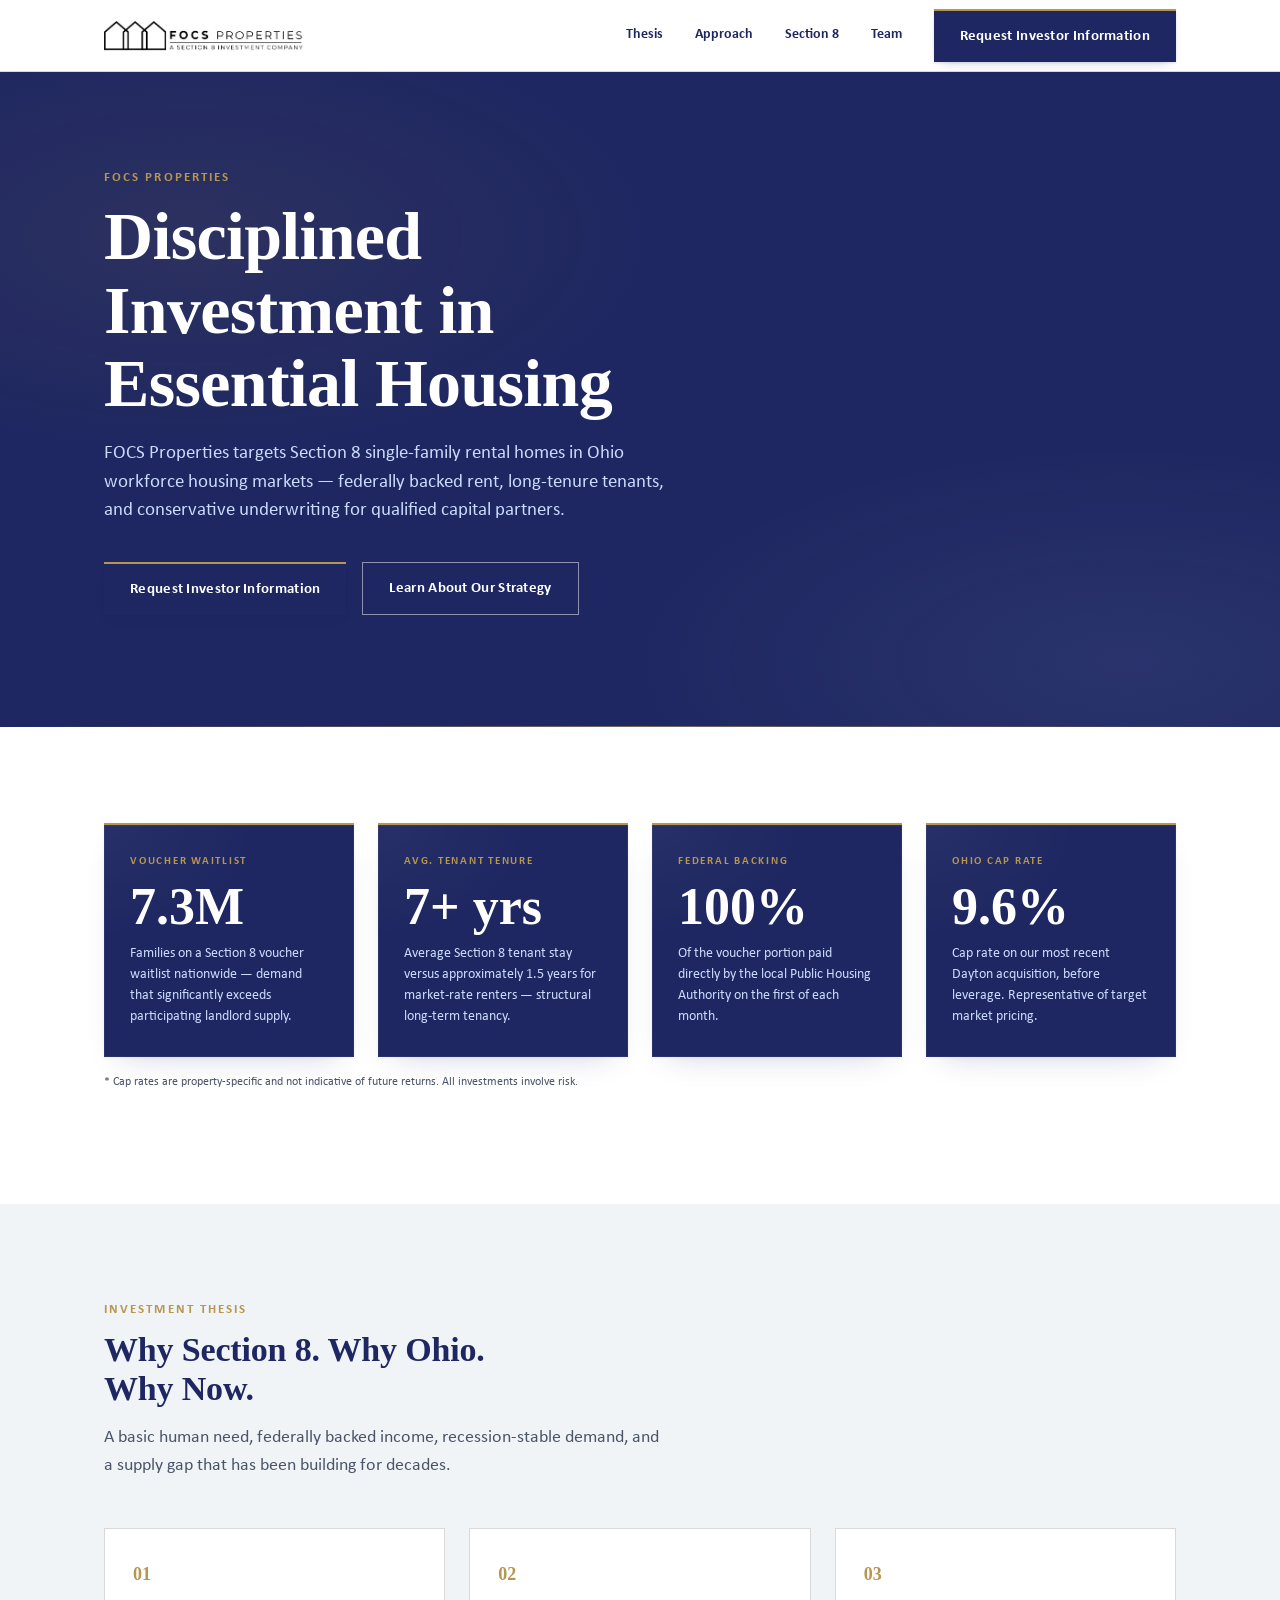
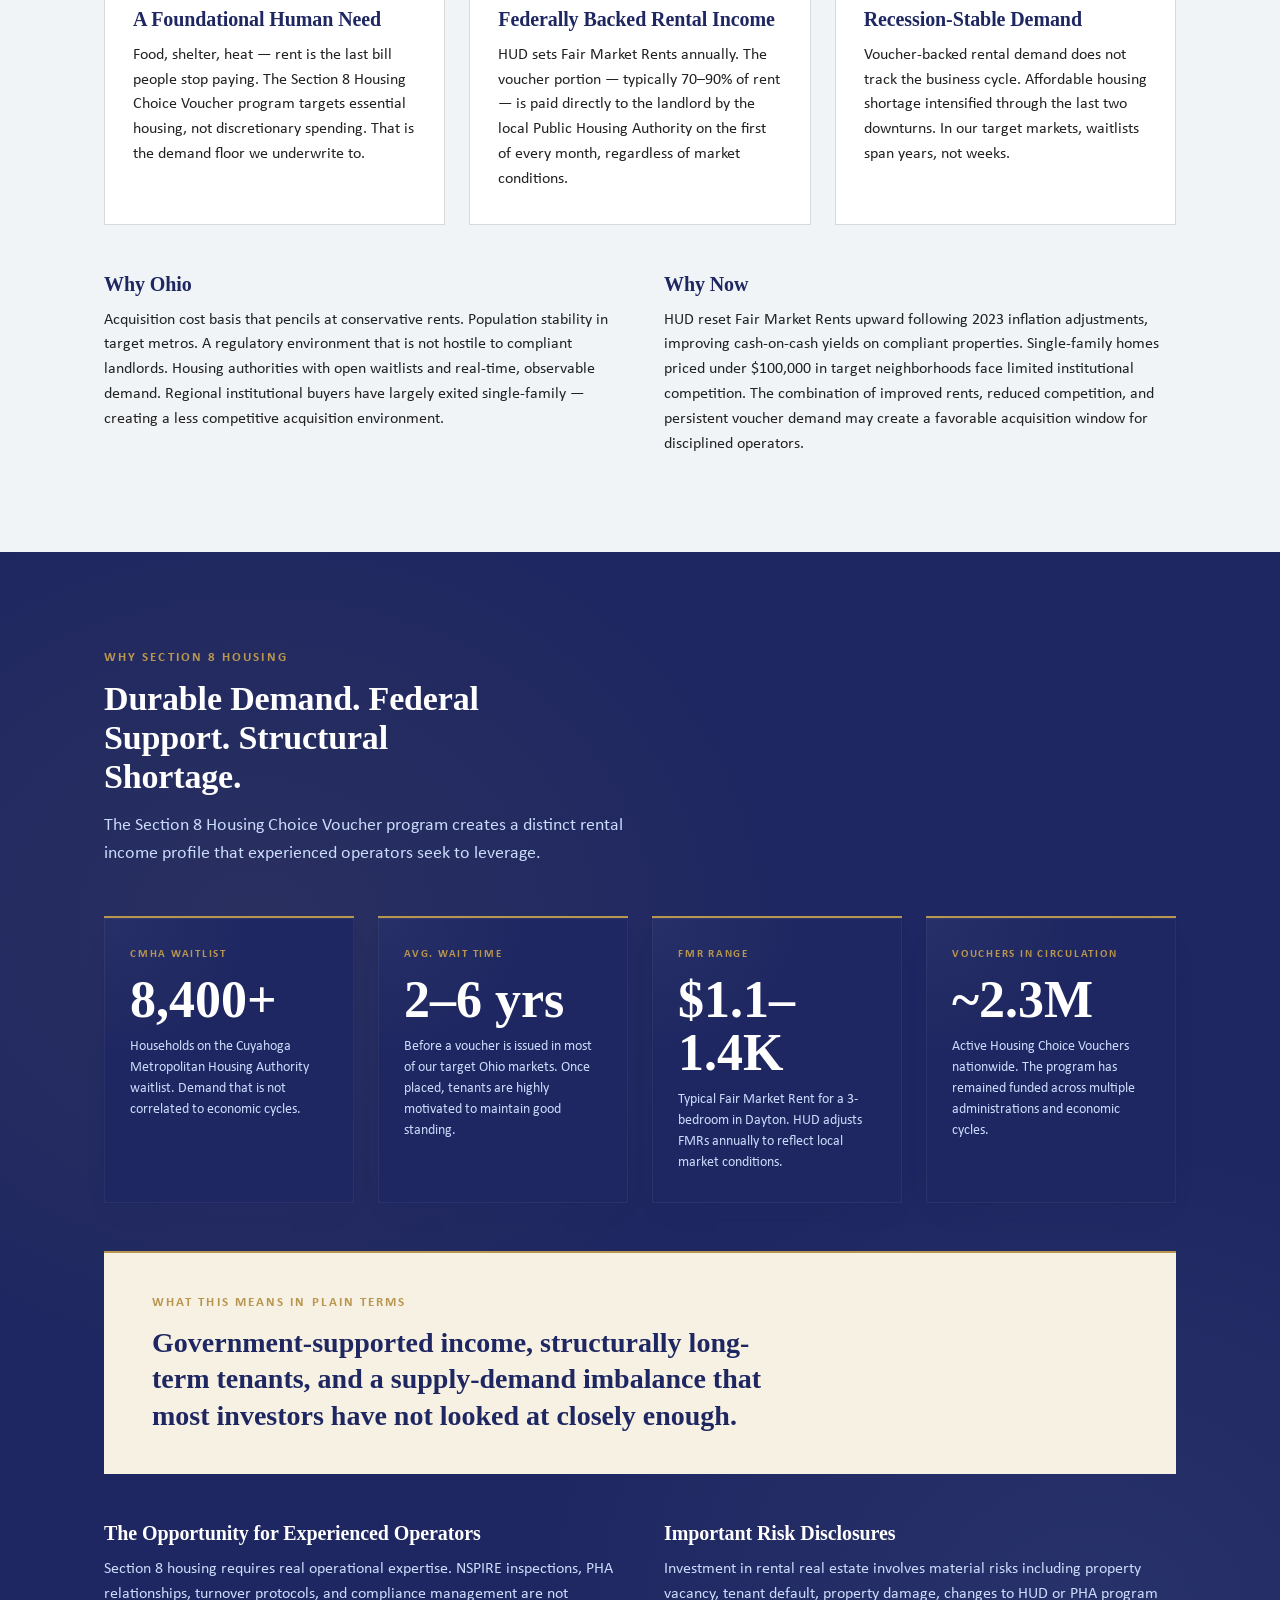
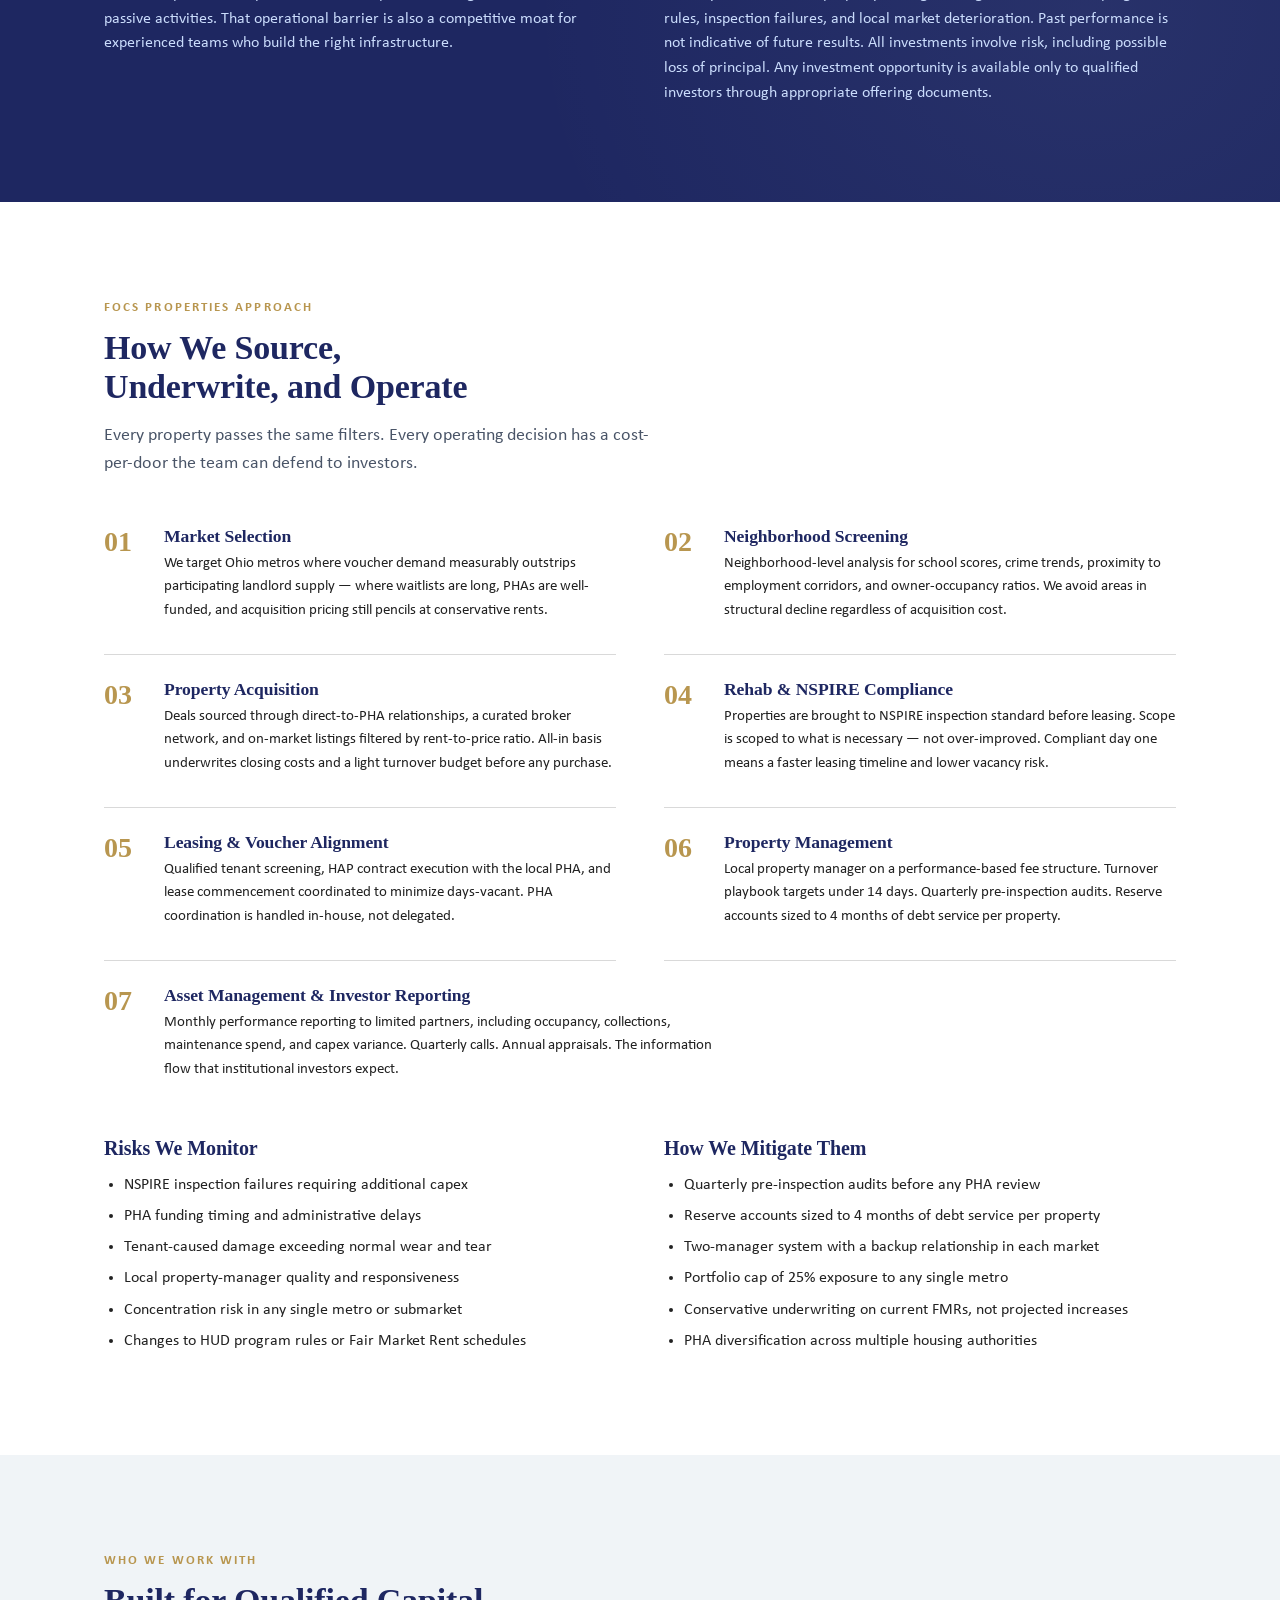
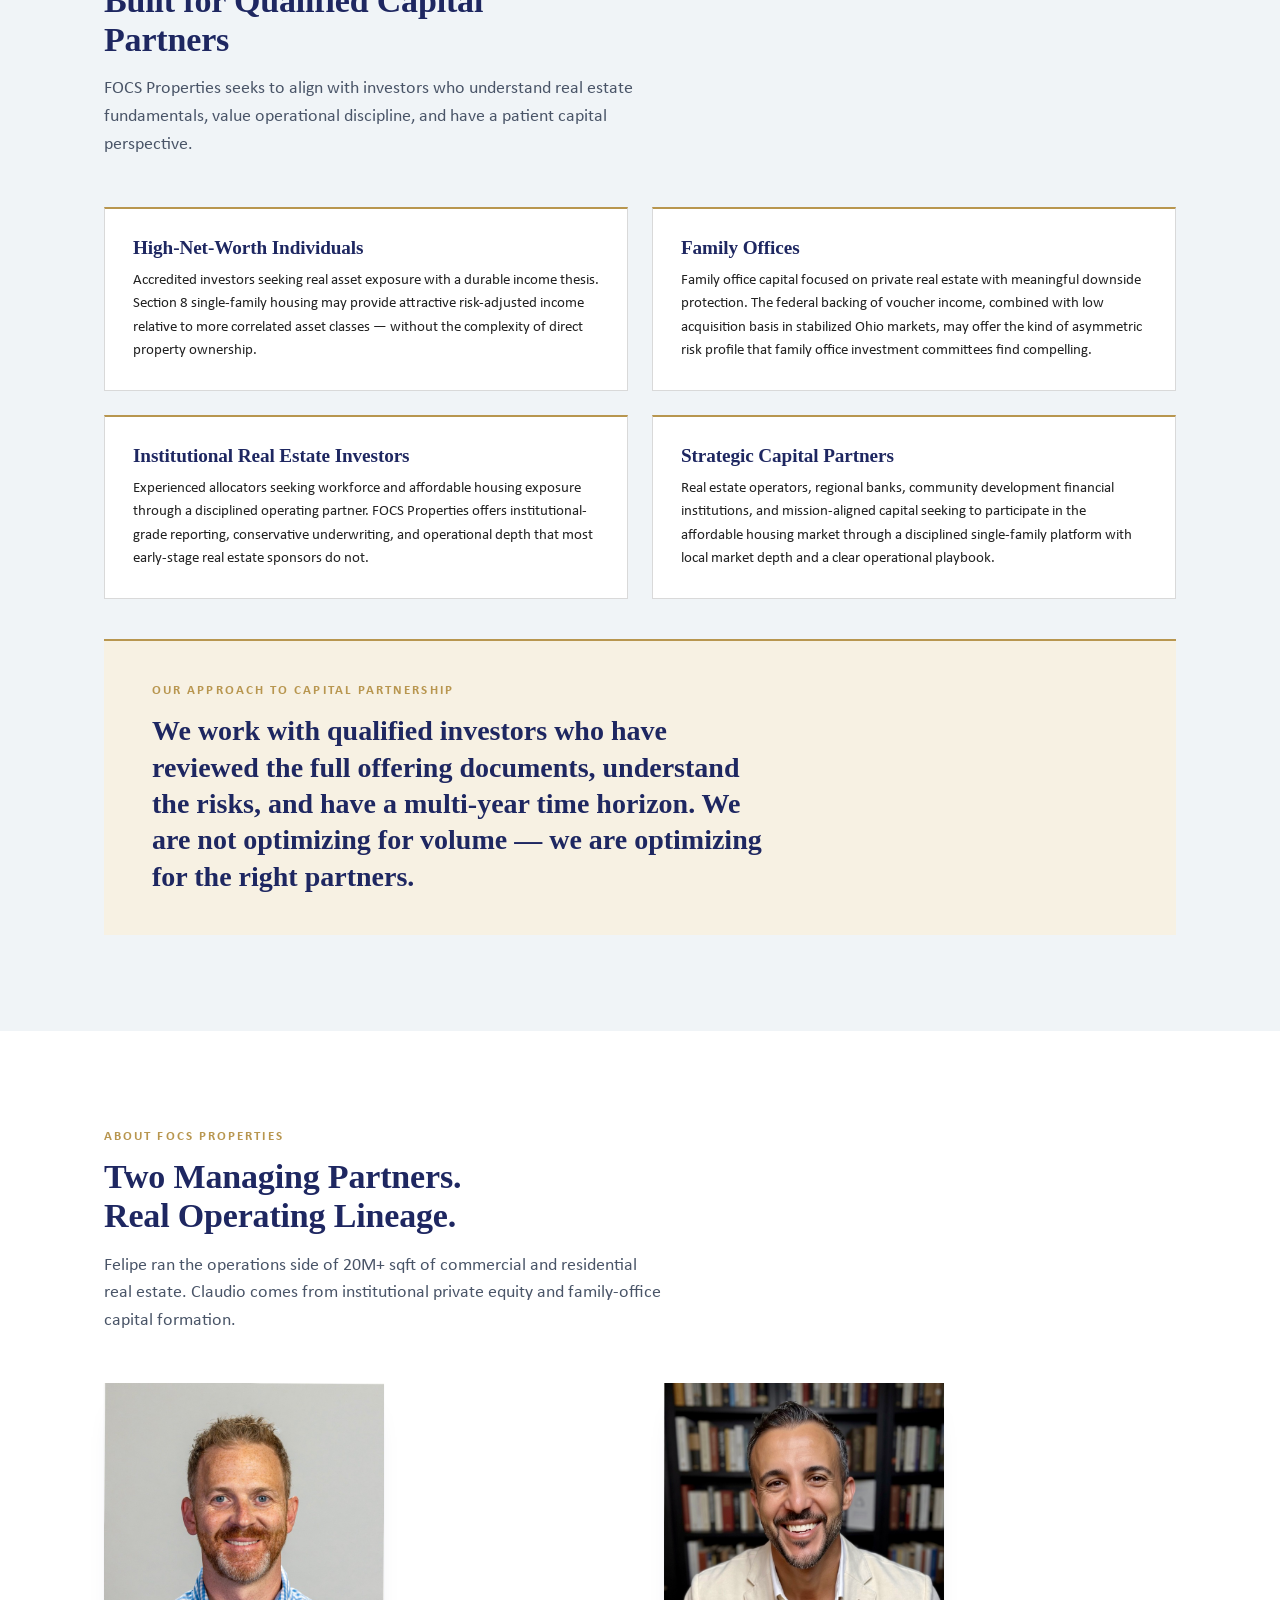
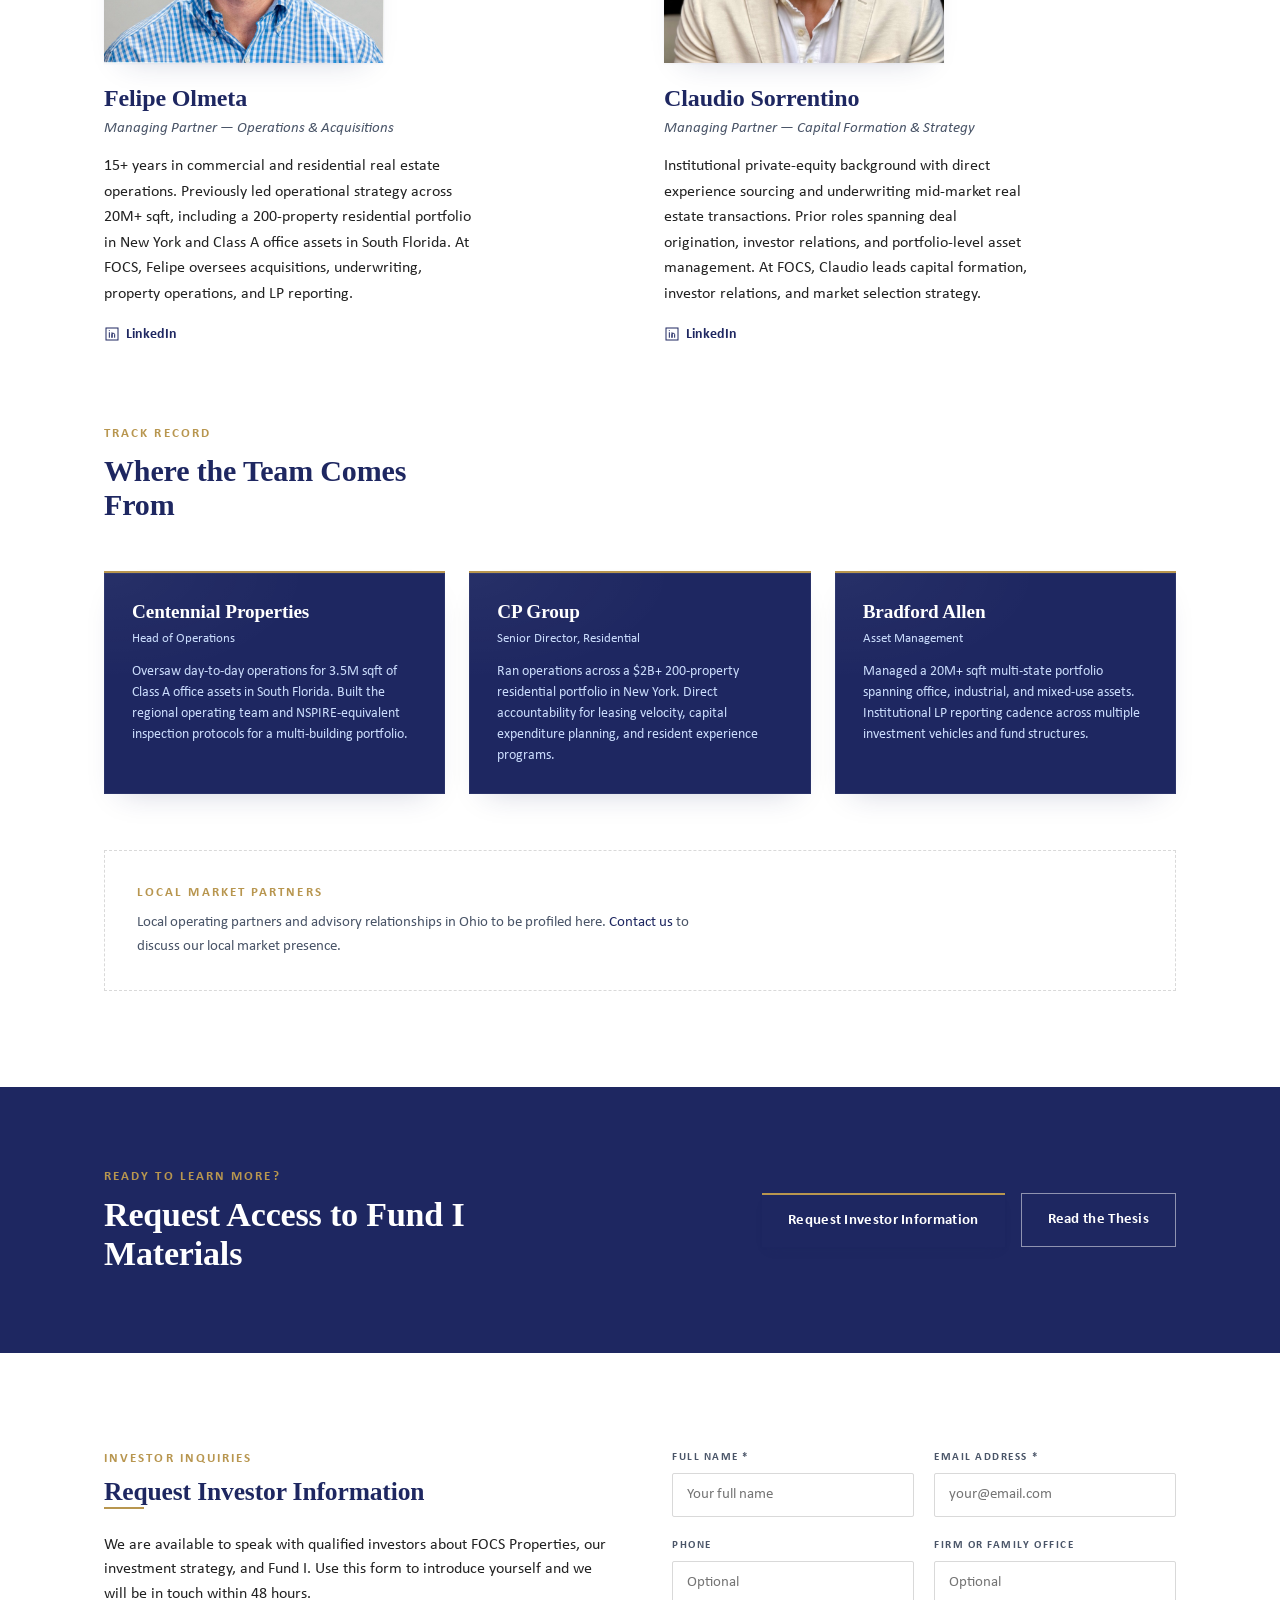
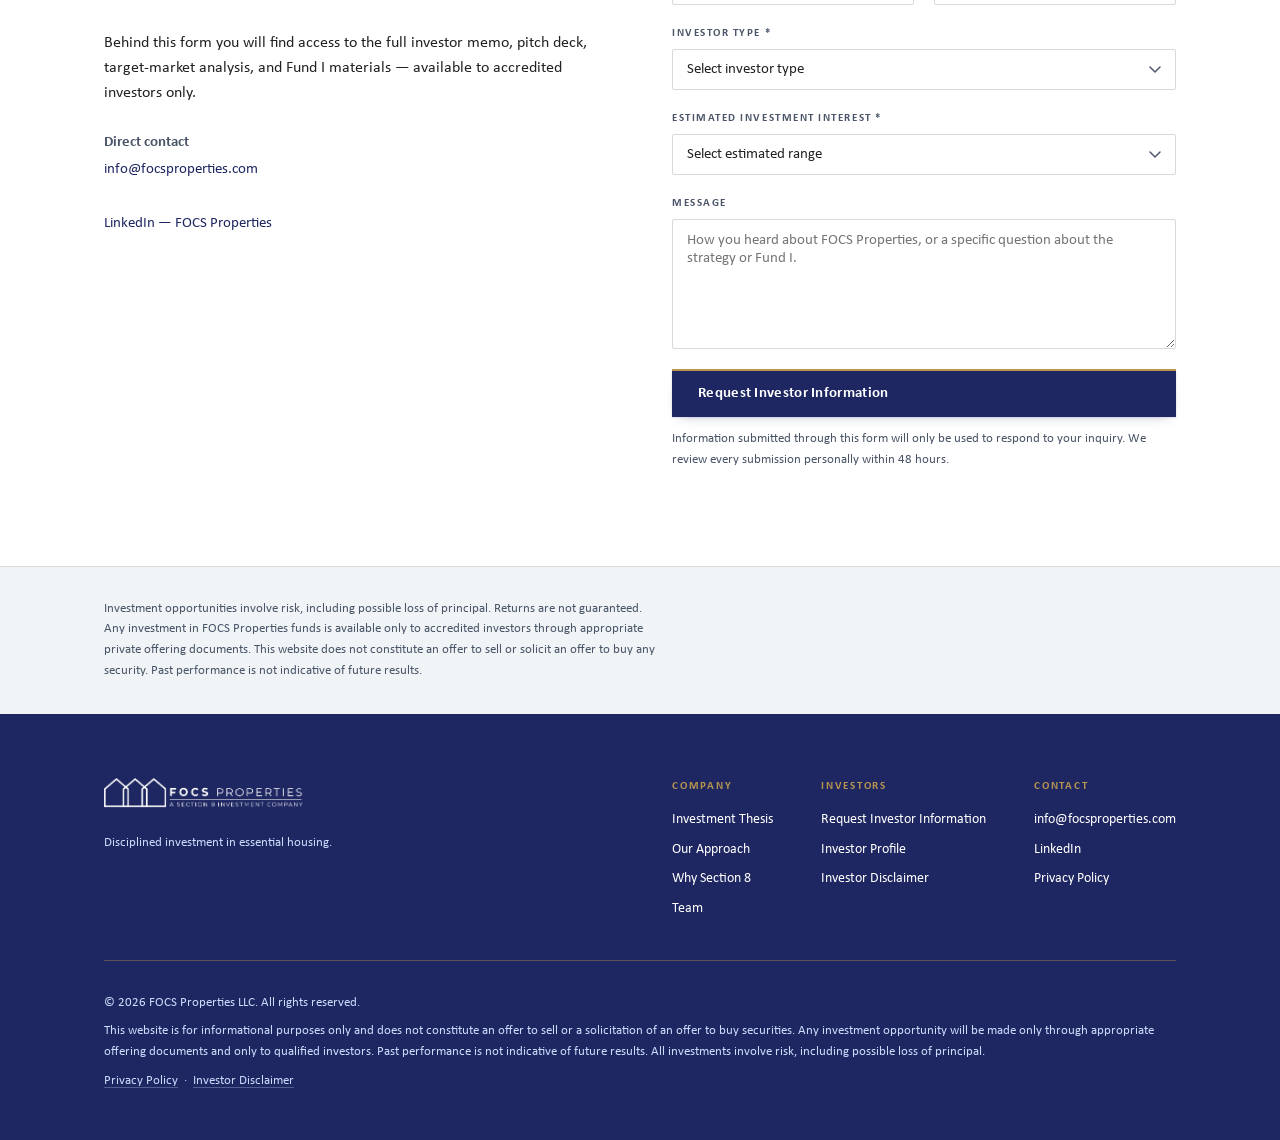
==== preview.html @ 3cda9764 "Initial website build" ====
<!DOCTYPE html>
<html lang="en">
<head>
  <meta charset="UTF-8">
  <meta name="viewport" content="width=device-width, initial-scale=1.0">

  <!-- Primary SEO -->
  <title>FOCS Properties — Section 8 Real Estate Investment Platform</title>
  <meta name="description" content="FOCS Properties is a disciplined real estate investment platform focused on Section 8 single-family rental housing in Ohio. Federally backed rent, long-term tenants, and conservative underwriting for qualified investors.">
  <meta name="keywords" content="Section 8 real estate investing, workforce housing investment, affordable housing investment, single-family rental investment, Cleveland Section 8 housing, family office real estate, voucher-backed rental housing">
  <link rel="canonical" href="https://www.focsproperties.com/">

  <!-- Open Graph -->
  <meta property="og:type" content="website">
  <meta property="og:url" content="https://www.focsproperties.com/">
  <meta property="og:title" content="FOCS Properties — Section 8 Real Estate Investment Platform">
  <meta property="og:description" content="Disciplined investment in essential housing. FOCS Properties targets Section 8 single-family rental homes with federal rent backing, long-term tenants, and conservative underwriting.">
  <meta property="og:image" content="https://www.focsproperties.com/assets/og-image.png">
  <meta property="og:site_name" content="FOCS Properties">

  <!-- Twitter / X Card -->
  <meta name="twitter:card" content="summary_large_image">
  <meta name="twitter:title" content="FOCS Properties — Section 8 Real Estate Investment">
  <meta name="twitter:description" content="Disciplined investment in essential housing. Section 8 single-family rentals in Ohio with federally backed rent and long-term tenant profiles.">
  <meta name="twitter:image" content="https://www.focsproperties.com/assets/og-image.png">

  <!-- Schema.org Organization -->
  <script type="application/ld+json">
  {
    "@context": "https://schema.org",
    "@type": "Organization",
    "name": "FOCS Properties",
    "url": "https://www.focsproperties.com",
    "description": "A real estate investment platform focused on Section 8 single-family rental housing in Ohio workforce housing markets.",
    "founder": [
      {"@type": "Person", "name": "Felipe Olmeta"},
      {"@type": "Person", "name": "Claudio Sorrentino"}
    ],
    "areaServed": {"@type": "State", "name": "Ohio"},
    "email": "info@focsproperties.com",
    "sameAs": ["https://www.linkedin.com/company/focs-properties"]
  }
  </script>

  <style>
/* ==========================================================================
   FOCS Properties — Production Website Styles
   Brand Guidelines v2.0: Navy #1E2761 + Gold #B8964F, Georgia + Calibri
   ========================================================================== */

/* --- Fonts ---------------------------------------------------------------- */
@font-face {
  font-family: 'Calibri';
  src: url('../fonts/calibri-regular.ttf') format('truetype');
  font-weight: 400; font-style: normal; font-display: swap;
}
@font-face {
  font-family: 'Calibri';
  src: url('../fonts/calibri-bold.ttf') format('truetype');
  font-weight: 700; font-style: normal; font-display: swap;
}
@font-face {
  font-family: 'Calibri';
  src: url('../fonts/calibri-italic.ttf') format('truetype');
  font-weight: 400; font-style: italic; font-display: swap;
}
@font-face {
  font-family: 'Calibri';
  src: url('../fonts/calibri-bold-italic.ttf') format('truetype');
  font-weight: 700; font-style: italic; font-display: swap;
}
@import url('https://fonts.googleapis.com/css2?family=Carlito:ital,wght@0,400;0,700;1,400;1,700&display=swap');

/* --- Design Tokens -------------------------------------------------------- */
:root {
  --focs-navy:        #1E2761;
  --focs-navy-deep:   #151B47;
  --focs-gold:        #B8964F;
  --focs-gold-deep:   #9B7D3E;
  --focs-light-blue:  #CADCFC;
  --focs-white:       #FFFFFF;
  --focs-charcoal:    #222222;
  --focs-warm-gray:   #4A5568;
  --focs-soft-gold:   #F7F1E3;
  --focs-light-bg:    #F0F4F7;
  --focs-divider:     #D9D9D9;

  --font-display: Georgia, 'Times New Roman', serif;
  --font-body:    Calibri, Carlito, 'Helvetica Neue', Arial, sans-serif;

  --fs-hero:   clamp(40px, 6vw, 68px);
  --fs-h1:     clamp(32px, 4vw, 44px);
  --fs-h2:     clamp(26px, 3vw, 34px);
  --fs-h3:     1.375rem;
  --fs-eyebrow: 0.8125rem;
  --fs-body:   1.0625rem;
  --fs-sm:     0.9375rem;
  --fs-meta:   0.8125rem;

  --space-1: 0.5rem;
  --space-2: 1rem;
  --space-3: 1.5rem;
  --space-4: 2rem;
  --space-5: 3rem;
  --space-6: 4rem;
  --space-7: 6rem;

  --container-max: 1200px;
  --container-pad: clamp(20px, 5vw, 80px);
  --grid-gap: 24px;

  --radius: 2px;
  --ease: cubic-bezier(0.2, 0, 0, 1);
  --dur-fast: 120ms;
  --dur-med:  220ms;
}

/* --- Reset ---------------------------------------------------------------- */
*, *::before, *::after { box-sizing: border-box; }
html { scroll-behavior: smooth; }
html, body { margin: 0; padding: 0; }
body {
  font-family: var(--font-body);
  font-size: var(--fs-body);
  line-height: 1.55;
  color: var(--focs-charcoal);
  background: var(--focs-white);
  -webkit-font-smoothing: antialiased;
  text-rendering: optimizeLegibility;
}
img { max-width: 100%; display: block; }
button { font-family: inherit; }

h1, h2, h3, h4, h5, h6 {
  font-family: var(--font-display);
  color: var(--focs-navy);
  font-weight: 700;
  line-height: 1.15;
  letter-spacing: -0.005em;
  margin: 0;
}
p { margin: 0 0 var(--space-2); max-width: 72ch; }
a {
  color: var(--focs-navy);
  text-decoration: none;
  border-bottom: 1px solid transparent;
  transition: border-color var(--dur-fast) var(--ease);
}
a:hover { border-bottom-color: var(--focs-gold); }
:focus-visible { outline: 2px solid var(--focs-gold); outline-offset: 2px; }

/* --- Utilities ------------------------------------------------------------ */
.container {
  max-width: var(--container-max);
  margin: 0 auto;
  padding-left: var(--container-pad);
  padding-right: var(--container-pad);
}

.eyebrow {
  font-family: var(--font-body);
  font-size: var(--fs-eyebrow);
  font-weight: 700;
  text-transform: uppercase;
  letter-spacing: 0.16em;
  color: var(--focs-gold);
  display: block;
  margin-bottom: var(--space-1);
}

.gold-rule {
  display: block;
  width: 40px;
  height: 0;
  border: 0;
  border-top: 2px solid var(--focs-gold);
  margin-bottom: var(--space-3);
}

.sr-only {
  position: absolute; width: 1px; height: 1px;
  overflow: hidden; clip: rect(0,0,0,0); white-space: nowrap;
}

/* --- Scroll reveal -------------------------------------------------------- */
.reveal {
  opacity: 0;
  transform: translateY(12px);
  transition: opacity 500ms var(--ease), transform 500ms var(--ease);
}
.reveal.is-in { opacity: 1; transform: none; }

/* =========================================================================
   NAV
   ========================================================================= */
.nav {
  position: sticky; top: 0; z-index: 100;
  background: rgba(255,255,255,0.92);
  backdrop-filter: saturate(140%) blur(8px);
  -webkit-backdrop-filter: saturate(140%) blur(8px);
  border-bottom: 1px solid var(--focs-divider);
  height: 72px;
  transition: box-shadow var(--dur-med) var(--ease);
}
.nav.is-scrolled {
  box-shadow: 0 1px 2px rgba(30,39,97,0.04), 0 8px 20px -16px rgba(30,39,97,0.18);
}
.nav__inner {
  display: flex; align-items: center; justify-content: space-between;
  height: 100%;
}
.nav__logo { display: flex; align-items: center; border: 0; }
.nav__logo img { height: 30px; width: auto; }
.nav__links { display: flex; gap: 32px; align-items: center; }
.nav__link {
  font-family: var(--font-body);
  font-size: 14px; font-weight: 700;
  color: var(--focs-navy);
  background: none; border: 0; cursor: pointer;
  padding: 4px 0;
  text-decoration: none;
  border-bottom: 2px solid transparent;
  transition: border-color var(--dur-fast) var(--ease);
  white-space: nowrap;
}
.nav__link:hover,
.nav__link.is-active { border-bottom-color: var(--focs-gold); }

/* Mobile nav toggle */
.nav__hamburger {
  display: none;
  background: none; border: 0; cursor: pointer;
  color: var(--focs-navy);
  padding: 8px;
}
.nav__mobile {
  display: none;
  background: var(--focs-white);
  border-top: 1px solid var(--focs-divider);
  padding: var(--space-3) var(--container-pad);
  flex-direction: column;
  gap: var(--space-2);
}
.nav__mobile.is-open { display: flex; }
.nav__mobile .nav__link { font-size: 16px; }

@media (max-width: 768px) {
  .nav__links { display: none; }
  .nav__hamburger { display: block; }
}

/* =========================================================================
   BUTTONS
   ========================================================================= */
.btn {
  font-family: var(--font-body);
  font-size: 15px; font-weight: 700;
  letter-spacing: 0.02em;
  padding: 14px 26px;
  border: 0;
  cursor: pointer;
  display: inline-flex;
  align-items: center; gap: 10px;
  text-decoration: none; border-bottom: 0;
  transition: background var(--dur-med) var(--ease),
              box-shadow var(--dur-med) var(--ease),
              transform var(--dur-med) var(--ease);
}
.btn:hover { border-bottom: 0; }

.btn--primary {
  background: var(--focs-navy);
  color: var(--focs-white);
  border-top: 2px solid var(--focs-gold);
  box-shadow: 0 1px 2px rgba(30,39,97,0.12), 0 6px 14px -8px rgba(30,39,97,0.3);
}
.btn--primary:hover {
  background: var(--focs-navy-deep);
  box-shadow: 0 1px 2px rgba(30,39,97,0.12), 0 12px 22px -10px rgba(30,39,97,0.38);
  transform: translateY(-1px);
}
.btn--primary:active { transform: none; }

.btn--secondary {
  background: var(--focs-white);
  color: var(--focs-navy);
  border: 1.5px solid var(--focs-navy);
}
.btn--secondary:hover { background: var(--focs-soft-gold); }

.btn--on-navy {
  background: transparent;
  color: var(--focs-white);
  border: 1.5px solid rgba(255,255,255,0.5);
}
.btn--on-navy:hover { background: rgba(255,255,255,0.08); }

/* =========================================================================
   HERO
   ========================================================================= */
.hero {
  padding: 96px 0 112px;
  position: relative;
  background:
    radial-gradient(ellipse 60% 55% at 15% 25%, rgba(184,150,79,0.09), transparent 60%),
    radial-gradient(ellipse 70% 60% at 88% 90%, rgba(202,220,252,0.07), transparent 55%),
    var(--focs-navy);
  color: var(--focs-white);
}
.hero::after {
  content: '';
  position: absolute; left: 0; right: 0; bottom: 0; height: 1px;
  background: linear-gradient(90deg, transparent, rgba(184,150,79,0.6), transparent);
}
.hero .eyebrow { color: var(--focs-gold); }
.hero__title {
  font-family: var(--font-display);
  font-size: var(--fs-hero);
  font-weight: 700;
  line-height: 1.08;
  letter-spacing: -0.01em;
  color: var(--focs-white);
  margin: 12px 0 20px;
  max-width: 18ch;
}
.hero__sub {
  font-size: 19px; line-height: 1.5;
  max-width: 56ch;
  color: var(--focs-light-blue);
  margin-bottom: 36px;
}
.hero__ctas { display: flex; gap: 16px; flex-wrap: wrap; align-items: center; }

@media (max-width: 640px) {
  .hero { padding: 72px 0 80px; }
  .hero__sub { font-size: 17px; }
}

/* =========================================================================
   SECTIONS
   ========================================================================= */
.section { padding: 96px 0; }
.section--alt { background: var(--focs-light-bg); }
.section--navy {
  background:
    radial-gradient(ellipse 70% 60% at 20% 30%, rgba(184,150,79,0.08), transparent 60%),
    radial-gradient(ellipse 80% 70% at 85% 85%, rgba(202,220,252,0.06), transparent 55%),
    var(--focs-navy);
  color: var(--focs-white);
}
.section--soft-gold { background: var(--focs-soft-gold); }

.section__header { margin-bottom: 48px; }
.section__eyebrow { color: var(--focs-gold); margin-bottom: 10px; }
.section__title {
  font-size: var(--fs-h2);
  color: var(--focs-navy);
  margin: 0 0 16px;
  max-width: 24ch;
}
.section--navy .section__title { color: var(--focs-white); }
.section__intro {
  font-size: 18px; line-height: 1.55;
  color: var(--focs-warm-gray);
  max-width: 62ch;
  margin: 0;
}
.section--navy .section__intro { color: var(--focs-light-blue); }

@media (max-width: 640px) {
  .section { padding: 64px 0; }
}

/* =========================================================================
   STAT CARDS
   ========================================================================= */
.stat-row {
  display: grid;
  grid-template-columns: repeat(4, 1fr);
  gap: var(--grid-gap);
}
@media (max-width: 900px) { .stat-row { grid-template-columns: repeat(2, 1fr); } }
@media (max-width: 480px) { .stat-row { grid-template-columns: 1fr; } }

.stat-card {
  background:
    radial-gradient(ellipse 100% 80% at 0% 0%, rgba(255,255,255,0.04), transparent 60%),
    var(--focs-navy);
  color: var(--focs-white);
  padding: 28px 26px 30px;
  border-top: 2px solid var(--focs-gold);
  box-shadow:
    inset 0 0 0 1px rgba(255,255,255,0.05),
    0 1px 2px rgba(30,39,97,0.06),
    0 14px 30px -18px rgba(30,39,97,0.25);
  transition: transform var(--dur-med) var(--ease), box-shadow var(--dur-med) var(--ease);
}
.stat-card:hover {
  transform: translateY(-2px);
  box-shadow:
    inset 0 0 0 1px rgba(255,255,255,0.08),
    0 1px 2px rgba(30,39,97,0.06),
    0 24px 40px -20px rgba(30,39,97,0.32);
}
.stat-card__label {
  font-family: var(--font-body);
  font-size: 11px; font-weight: 700;
  text-transform: uppercase; letter-spacing: 0.16em;
  color: var(--focs-gold);
  display: block; margin-bottom: 10px;
}
.stat-card__number {
  font-family: var(--font-display);
  font-weight: 700;
  font-size: clamp(36px, 4.5vw, 52px);
  line-height: 1.02;
  color: var(--focs-white);
  display: block; margin-bottom: 10px;
}
.stat-card__desc {
  font-size: 14px; line-height: 1.5;
  color: var(--focs-light-blue);
  margin: 0;
}

/* =========================================================================
   NUMBERED CARDS
   ========================================================================= */
.num-row {
  display: grid;
  grid-template-columns: repeat(3, 1fr);
  gap: var(--grid-gap);
}
@media (max-width: 880px) { .num-row { grid-template-columns: 1fr; } }

.num-card {
  background: var(--focs-white);
  border: 1px solid var(--focs-divider);
  padding: 32px 28px;
  min-height: 220px;
  display: flex; flex-direction: column;
  transition: border-color var(--dur-med) var(--ease),
              box-shadow var(--dur-med) var(--ease),
              transform var(--dur-med) var(--ease);
}
.num-card:hover {
  border-color: rgba(30,39,97,0.2);
  transform: translateY(-2px);
  box-shadow: 0 1px 2px rgba(30,39,97,0.04), 0 18px 32px -20px rgba(30,39,97,0.18);
}
.num-card__n {
  font-family: var(--font-display);
  font-size: 18px; font-weight: 700;
  color: var(--focs-gold);
  margin-bottom: 18px;
}
.num-card h3 {
  font-size: 1.25rem;
  color: var(--focs-navy);
  margin: 0 0 12px; line-height: 1.2;
}
.num-card p { font-size: 16px; line-height: 1.55; color: var(--focs-charcoal); margin: 0; }

/* =========================================================================
   PROCESS STEPS
   ========================================================================= */
.step-grid {
  display: grid;
  grid-template-columns: repeat(4, 1fr);
  gap: var(--grid-gap);
}
@media (max-width: 900px) { .step-grid { grid-template-columns: repeat(2, 1fr); } }
@media (max-width: 480px) { .step-grid { grid-template-columns: 1fr; } }

.step-card {
  padding-top: 18px;
  border-top: 1px solid var(--focs-gold);
}
.step-card__n {
  font-family: var(--font-body);
  font-size: 11px; font-weight: 700;
  text-transform: uppercase; letter-spacing: 0.16em;
  color: var(--focs-gold);
  display: block; margin-bottom: 8px;
}
.step-card h3 {
  font-size: 1.15rem; color: var(--focs-navy);
  margin: 0 0 8px;
}
.step-card p { font-size: 15px; line-height: 1.5; color: var(--focs-charcoal); margin: 0; }

/* =========================================================================
   PROCESS VERTICAL LIST (7-step approach)
   ========================================================================= */
.process-list {
  display: grid;
  grid-template-columns: repeat(2, 1fr);
  gap: var(--grid-gap) 48px;
  counter-reset: process;
}
@media (max-width: 768px) { .process-list { grid-template-columns: 1fr; } }

.process-item {
  display: flex; gap: 20px;
  padding-bottom: var(--space-4);
  border-bottom: 1px solid var(--focs-divider);
}
.process-item:last-child { border-bottom: 0; padding-bottom: 0; }
.process-item__num {
  font-family: var(--font-display);
  font-size: 28px; font-weight: 700;
  color: var(--focs-gold);
  min-width: 40px; line-height: 1;
  padding-top: 2px;
}
.process-item h3 { font-size: 1.1rem; color: var(--focs-navy); margin: 0 0 6px; }
.process-item p { font-size: 15px; color: var(--focs-charcoal); margin: 0; }

/* =========================================================================
   TAKEAWAY BLOCK
   ========================================================================= */
.takeaway {
  background: var(--focs-soft-gold);
  border-top: 2px solid var(--focs-gold);
  padding: 40px 48px;
}
.takeaway .eyebrow { color: var(--focs-gold); margin-bottom: 12px; }
.takeaway__body {
  font-family: var(--font-display);
  font-weight: 700;
  font-size: clamp(22px, 2.5vw, 28px);
  line-height: 1.3; color: var(--focs-navy);
  margin: 0; max-width: 44ch;
}

@media (max-width: 640px) { .takeaway { padding: 28px 24px; } }

/* =========================================================================
   TWO-COLUMN LAYOUT
   ========================================================================= */
.two-col {
  display: grid; grid-template-columns: 1fr 1fr;
  gap: 48px;
}
@media (max-width: 768px) { .two-col { grid-template-columns: 1fr; gap: 32px; } }

.two-col__col h3 {
  font-size: 1.25rem; color: var(--focs-navy);
  margin: 0 0 12px;
}
.two-col__col p { font-size: 16px; line-height: 1.55; color: var(--focs-charcoal); margin: 0; }
.two-col__col ul {
  padding-left: 20px; margin: 0;
  font-size: 16px; line-height: 1.7; color: var(--focs-charcoal);
}
.two-col__col li { margin-bottom: 4px; }

/* =========================================================================
   INVESTOR PROFILE CARDS
   ========================================================================= */
.profile-grid {
  display: grid;
  grid-template-columns: repeat(2, 1fr);
  gap: var(--grid-gap);
}
@media (max-width: 768px) { .profile-grid { grid-template-columns: 1fr; } }

.profile-card {
  background: var(--focs-white);
  border: 1px solid var(--focs-divider);
  border-top: 2px solid var(--focs-gold);
  padding: 28px;
  transition: box-shadow var(--dur-med) var(--ease), transform var(--dur-med) var(--ease);
}
.profile-card:hover {
  transform: translateY(-2px);
  box-shadow: 0 1px 2px rgba(30,39,97,0.04), 0 18px 32px -20px rgba(30,39,97,0.18);
}
.profile-card h3 { font-size: 1.2rem; color: var(--focs-navy); margin: 0 0 10px; }
.profile-card p { font-size: 15px; line-height: 1.55; color: var(--focs-charcoal); margin: 0; }

/* =========================================================================
   TEAM CARDS
   ========================================================================= */
.team-row {
  display: grid; grid-template-columns: 1fr 1fr;
  gap: 48px;
}
@media (max-width: 768px) { .team-row { grid-template-columns: 1fr; } }

.team-card__photo {
  background:
    radial-gradient(ellipse 100% 80% at 0% 0%, rgba(255,255,255,0.04), transparent 60%),
    var(--focs-navy);
  width: 280px; max-width: 100%;
  aspect-ratio: 1/1;
  display: flex; align-items: center; justify-content: center;
  position: relative; overflow: hidden;
  margin-bottom: 22px;
  box-shadow: 0 1px 2px rgba(30,39,97,0.04), 0 16px 30px -20px rgba(30,39,97,0.22);
}
.team-card__photo img {
  width: 100%; height: 100%; object-fit: cover;
}
.team-card__initials {
  font-family: var(--font-display);
  font-size: 80px; font-weight: 700;
  color: var(--focs-gold); opacity: 0.9;
}
.team-card__img-note {
  position: absolute; bottom: 12px; left: 14px;
  font-family: var(--font-body); font-size: 10px; font-weight: 700;
  letter-spacing: 0.14em; text-transform: uppercase;
  color: var(--focs-light-blue);
}
.team-card h3 { font-size: 1.5rem; color: var(--focs-navy); margin: 0 0 4px; }
.team-card__role {
  font-style: italic; color: var(--focs-warm-gray);
  font-size: 15px; margin: 0 0 14px;
}
.team-card__bio { font-size: 16px; line-height: 1.6; color: var(--focs-charcoal); margin: 0 0 16px; max-width: 46ch; }
.team-card__link {
  display: inline-flex; align-items: center; gap: 6px;
  font-size: 14px; font-weight: 700; color: var(--focs-navy);
  border-bottom: 1px solid transparent;
  transition: color var(--dur-fast) var(--ease), border-color var(--dur-fast) var(--ease);
}
.team-card__link:hover { color: var(--focs-gold); border-bottom-color: var(--focs-gold); }

/* Track record */
.track-row {
  display: grid; grid-template-columns: repeat(3, 1fr);
  gap: var(--grid-gap);
}
@media (max-width: 880px) { .track-row { grid-template-columns: 1fr; } }

.track-card {
  background:
    radial-gradient(ellipse 100% 80% at 0% 0%, rgba(255,255,255,0.04), transparent 60%),
    var(--focs-navy);
  color: var(--focs-white);
  padding: 28px;
  border-top: 2px solid var(--focs-gold);
  box-shadow: inset 0 0 0 1px rgba(255,255,255,0.05), 0 14px 30px -18px rgba(30,39,97,0.25);
}
.track-card h3 { font-size: 1.2rem; color: var(--focs-white); margin: 0 0 6px; }
.track-card__role { font-size: 13px; color: var(--focs-light-blue); margin: 0 0 12px; }
.track-card p { font-size: 14px; line-height: 1.5; color: var(--focs-light-blue); margin: 0; }

/* =========================================================================
   CTA BAND
   ========================================================================= */
.cta-band {
  background: var(--focs-navy);
  padding: 80px 0;
}
.cta-band__inner {
  display: flex; justify-content: space-between;
  align-items: center; gap: 40px; flex-wrap: wrap;
}
.cta-band .eyebrow { color: var(--focs-gold); }
.cta-band__headline {
  font-family: var(--font-display);
  font-size: clamp(26px, 3vw, 34px);
  font-weight: 700; color: var(--focs-white);
  margin: 0; max-width: 22ch;
}
.cta-band__actions { display: flex; gap: 16px; flex-wrap: wrap; }

/* =========================================================================
   CONTACT FORM
   ========================================================================= */
.contact-wrap {
  display: grid; grid-template-columns: 1fr 1fr;
  gap: 64px; align-items: start;
}
@media (max-width: 880px) { .contact-wrap { grid-template-columns: 1fr; } }

.contact-info h3 { font-size: 1.5rem; margin: 0 0 16px; }
.contact-info p { font-size: 16px; color: var(--focs-charcoal); margin-bottom: 24px; }
.contact-info address {
  font-style: normal; font-size: 15px;
  color: var(--focs-warm-gray); line-height: 1.8;
}
.contact-info address a { color: var(--focs-navy); }

.form { display: grid; grid-template-columns: 1fr 1fr; gap: 20px; }
.form__field { display: flex; flex-direction: column; gap: 7px; }
.form__field--full { grid-column: 1 / -1; }
.form__label {
  font-family: var(--font-body);
  font-size: 11px; font-weight: 700;
  text-transform: uppercase; letter-spacing: 0.14em;
  color: var(--focs-warm-gray);
}
.form__input, .form__select, .form__textarea {
  font-family: var(--font-body);
  font-size: 15px;
  padding: 12px 14px;
  border: 1px solid var(--focs-divider);
  background: var(--focs-white);
  color: var(--focs-charcoal);
  border-radius: var(--radius);
  transition: border-color var(--dur-fast) var(--ease);
  appearance: none;
}
.form__select {
  background-image: url("data:image/svg+xml,%3Csvg xmlns='http://www.w3.org/2000/svg' width='12' height='8' viewBox='0 0 12 8'%3E%3Cpath d='M1 1l5 5 5-5' stroke='%234A5568' stroke-width='1.5' fill='none' stroke-linecap='round'/%3E%3C/svg%3E");
  background-repeat: no-repeat;
  background-position: right 14px center;
  padding-right: 36px;
}
.form__textarea { min-height: 130px; resize: vertical; }
.form__input:focus, .form__select:focus, .form__textarea:focus {
  outline: 2px solid var(--focs-gold);
  outline-offset: 2px;
  border-color: var(--focs-navy);
}
.form__submit-row { grid-column: 1 / -1; display: flex; flex-direction: column; gap: 12px; }
.form__note { font-size: 13px; color: var(--focs-warm-gray); margin: 0; }

/* Confirmation state */
.confirm-card {
  background:
    radial-gradient(ellipse 100% 80% at 0% 0%, rgba(255,255,255,0.04), transparent 60%),
    var(--focs-navy);
  color: var(--focs-white);
  padding: 48px;
  border-top: 2px solid var(--focs-gold);
  box-shadow: inset 0 0 0 1px rgba(255,255,255,0.05), 0 1px 2px rgba(30,39,97,0.06), 0 20px 40px -22px rgba(30,39,97,0.28);
}
.confirm-card .eyebrow { margin-bottom: 10px; }
.confirm-card h3 { font-size: 1.5rem; color: var(--focs-white); margin: 0 0 12px; line-height: 1.2; }
.confirm-card p { color: var(--focs-light-blue); font-size: 16px; line-height: 1.55; margin: 0; max-width: none; }

/* =========================================================================
   DISCLAIMER BANNER
   ========================================================================= */
.disclaimer-note {
  background: var(--focs-light-bg);
  border-top: 1px solid var(--focs-divider);
  padding: var(--space-4) 0;
}
.disclaimer-note p {
  font-size: 13px; color: var(--focs-warm-gray); margin: 0;
  line-height: 1.6; max-width: 80ch;
}

/* =========================================================================
   FOOTER
   ========================================================================= */
.footer {
  background: var(--focs-navy);
  color: var(--focs-light-blue);
  padding: 64px 0 40px;
}
.footer__top {
  display: flex; justify-content: space-between;
  align-items: flex-start; gap: 48px; flex-wrap: wrap;
  padding-bottom: 32px;
  border-bottom: 1px solid rgba(184,150,79,0.4);
}
.footer__logo img { height: 40px; width: auto; }
.footer__tagline {
  font-size: 13px; color: var(--focs-light-blue);
  margin: 8px 0 0; max-width: none;
}
.footer__nav {
  display: flex; gap: 48px; flex-wrap: wrap;
}
.footer__col-title {
  font-family: var(--font-body);
  font-size: 11px; font-weight: 700;
  letter-spacing: 0.16em; text-transform: uppercase;
  color: var(--focs-gold);
  margin-bottom: 14px; display: block;
}
.footer__col a {
  display: block; color: var(--focs-white);
  font-size: 14px; margin-bottom: 8px; border: 0;
}
.footer__col a:hover { color: var(--focs-gold); }
.footer__bottom {
  margin-top: 32px;
  font-size: 13px; line-height: 1.6;
  color: var(--focs-light-blue);
}
.footer__bottom p { color: inherit; margin: 0 0 8px; max-width: none; font-size: 13px; }
.footer__bottom a { color: var(--focs-light-blue); border-bottom: 1px solid rgba(202,220,252,0.3); }
.footer__bottom a:hover { color: var(--focs-gold); }

@media (max-width: 640px) {
  .footer__top { flex-direction: column; }
  .footer__nav { gap: 32px; }
}

/* =========================================================================
   LEGAL PAGES
   ========================================================================= */
.legal-page { padding: 80px 0; }
.legal-page h1 { font-size: var(--fs-h1); margin-bottom: var(--space-4); }
.legal-page h2 { font-size: 1.375rem; margin: var(--space-5) 0 var(--space-2); }
.legal-page p { font-size: 16px; line-height: 1.7; color: var(--focs-charcoal); margin-bottom: var(--space-3); max-width: 72ch; }
.legal-page ul { padding-left: 24px; margin: 0 0 var(--space-3); max-width: 68ch; }
.legal-page li { font-size: 15px; line-height: 1.7; color: var(--focs-charcoal); margin-bottom: 6px; }

/* =========================================================================
   SKIP LINK (accessibility)
   ========================================================================= */
.skip-link {
  position: absolute; left: -9999px; top: auto; overflow: hidden;
  z-index: 999; padding: 12px 20px;
  background: var(--focs-navy); color: var(--focs-white);
  font-weight: 700; font-size: 14px;
}
.skip-link:focus { left: var(--container-pad); top: 8px; }

</style>
    </head>
<body>

  <a href="#main-content" class="skip-link">Skip to main content</a>

  <!-- ===== NAVIGATION ===================================================== -->
  <nav class="nav" id="nav" role="navigation" aria-label="Main navigation">
    <div class="container nav__inner">
      <a href="#" class="nav__logo" aria-label="FOCS Properties — home">
        <img src="[data-uri]" alt="FOCS Properties" width="180" height="30">
      </a>
      <div class="nav__links" role="list">
        <a href="#thesis"   class="nav__link" role="listitem">Thesis</a>
        <a href="#approach" class="nav__link" role="listitem">Approach</a>
        <a href="#section8" class="nav__link" role="listitem">Section 8</a>
        <a href="#team"     class="nav__link" role="listitem">Team</a>
        <a href="#contact"  class="nav__link btn btn--primary" role="listitem">Request Investor Information</a>
      </div>
      <button class="nav__hamburger" id="nav-toggle" aria-expanded="false" aria-controls="nav-mobile" aria-label="Open navigation menu">
        <svg width="22" height="22" viewBox="0 0 22 22" fill="none" stroke="currentColor" stroke-width="1.8" stroke-linecap="round" aria-hidden="true">
          <path d="M3 5h16M3 11h16M3 17h16"/>
        </svg>
      </button>
    </div>
    <div class="nav__mobile" id="nav-mobile" aria-hidden="true">
      <a href="#thesis"   class="nav__link">Thesis</a>
      <a href="#approach" class="nav__link">Approach</a>
      <a href="#section8" class="nav__link">Section 8</a>
      <a href="#team"     class="nav__link">Team</a>
      <a href="#contact"  class="nav__link">Request Investor Information</a>
    </div>
  </nav>

  <main id="main-content">

    <!-- ===== HERO ========================================================= -->
    <section class="hero" aria-label="Homepage hero">
      <div class="container">
        <span class="eyebrow">FOCS Properties</span>
        <h1 class="hero__title">Disciplined Investment in Essential Housing</h1>
        <p class="hero__sub">FOCS Properties targets Section 8 single-family rental homes in Ohio workforce housing markets — federally backed rent, long-tenure tenants, and conservative underwriting for qualified capital partners.</p>
        <div class="hero__ctas">
          <a href="#contact" class="btn btn--primary">Request Investor Information</a>
          <a href="#thesis"  class="btn btn--on-navy">Learn About Our Strategy</a>
        </div>
      </div>
    </section>

    <!-- ===== STATS ======================================================== -->
    <section class="section" aria-labelledby="stats-heading">
      <div class="container">
        <h2 id="stats-heading" class="sr-only">Key market statistics</h2>
        <div class="stat-row">
          <div class="stat-card reveal">
            <span class="stat-card__label">Voucher Waitlist</span>
            <span class="stat-card__number">7.3M</span>
            <p class="stat-card__desc">Families on a Section 8 voucher waitlist nationwide — demand that significantly exceeds participating landlord supply.</p>
          </div>
          <div class="stat-card reveal">
            <span class="stat-card__label">Avg. Tenant Tenure</span>
            <span class="stat-card__number">7+ yrs</span>
            <p class="stat-card__desc">Average Section 8 tenant stay versus approximately 1.5 years for market-rate renters — structural long-term tenancy.</p>
          </div>
          <div class="stat-card reveal">
            <span class="stat-card__label">Federal Backing</span>
            <span class="stat-card__number">100%</span>
            <p class="stat-card__desc">Of the voucher portion paid directly by the local Public Housing Authority on the first of each month.</p>
          </div>
          <div class="stat-card reveal">
            <span class="stat-card__label">Ohio Cap Rate</span>
            <span class="stat-card__number">9.6%</span>
            <p class="stat-card__desc">Cap rate on our most recent Dayton acquisition, before leverage. Representative of target market pricing.</p>
          </div>
        </div>
        <p style="font-size:12px;color:var(--focs-warm-gray);margin-top:16px;max-width:none;">* Cap rates are property-specific and not indicative of future returns. All investments involve risk.</p>
      </div>
    </section>

    <!-- ===== INVESTMENT THESIS ============================================ -->
    <section class="section section--alt" id="thesis" aria-labelledby="thesis-heading">
      <div class="container">
        <div class="section__header">
          <span class="eyebrow section__eyebrow">Investment Thesis</span>
          <h2 class="section__title" id="thesis-heading">Why Section 8. Why Ohio. Why Now.</h2>
          <p class="section__intro">A basic human need, federally backed income, recession-stable demand, and a supply gap that has been building for decades.</p>
        </div>

        <div class="num-row" style="margin-bottom:48px;">
          <div class="num-card reveal">
            <div class="num-card__n">01</div>
            <h3>A Foundational Human Need</h3>
            <p>Food, shelter, heat — rent is the last bill people stop paying. The Section 8 Housing Choice Voucher program targets essential housing, not discretionary spending. That is the demand floor we underwrite to.</p>
          </div>
          <div class="num-card reveal">
            <div class="num-card__n">02</div>
            <h3>Federally Backed Rental Income</h3>
            <p>HUD sets Fair Market Rents annually. The voucher portion — typically 70–90% of rent — is paid directly to the landlord by the local Public Housing Authority on the first of every month, regardless of market conditions.</p>
          </div>
          <div class="num-card reveal">
            <div class="num-card__n">03</div>
            <h3>Recession-Stable Demand</h3>
            <p>Voucher-backed rental demand does not track the business cycle. Affordable housing shortage intensified through the last two downturns. In our target markets, waitlists span years, not weeks.</p>
          </div>
        </div>

        <div class="two-col">
          <div class="two-col__col">
            <h3>Why Ohio</h3>
            <p>Acquisition cost basis that pencils at conservative rents. Population stability in target metros. A regulatory environment that is not hostile to compliant landlords. Housing authorities with open waitlists and real-time, observable demand. Regional institutional buyers have largely exited single-family — creating a less competitive acquisition environment.</p>
          </div>
          <div class="two-col__col">
            <h3>Why Now</h3>
            <p>HUD reset Fair Market Rents upward following 2023 inflation adjustments, improving cash-on-cash yields on compliant properties. Single-family homes priced under $100,000 in target neighborhoods face limited institutional competition. The combination of improved rents, reduced competition, and persistent voucher demand may create a favorable acquisition window for disciplined operators.</p>
          </div>
        </div>
      </div>
    </section>

    <!-- ===== WHY SECTION 8 ================================================ -->
    <section class="section section--navy" id="section8" aria-labelledby="section8-heading">
      <div class="container">
        <div class="section__header">
          <span class="eyebrow section__eyebrow">Why Section 8 Housing</span>
          <h2 class="section__title" id="section8-heading">Durable Demand. Federal Support. Structural Shortage.</h2>
          <p class="section__intro">The Section 8 Housing Choice Voucher program creates a distinct rental income profile that experienced operators seek to leverage.</p>
        </div>

        <div class="stat-row" style="margin-bottom:48px;">
          <div class="stat-card reveal">
            <span class="stat-card__label">CMHA Waitlist</span>
            <span class="stat-card__number">8,400+</span>
            <p class="stat-card__desc">Households on the Cuyahoga Metropolitan Housing Authority waitlist. Demand that is not correlated to economic cycles.</p>
          </div>
          <div class="stat-card reveal">
            <span class="stat-card__label">Avg. Wait Time</span>
            <span class="stat-card__number">2–6 yrs</span>
            <p class="stat-card__desc">Before a voucher is issued in most of our target Ohio markets. Once placed, tenants are highly motivated to maintain good standing.</p>
          </div>
          <div class="stat-card reveal">
            <span class="stat-card__label">FMR Range</span>
            <span class="stat-card__number">$1.1–1.4K</span>
            <p class="stat-card__desc">Typical Fair Market Rent for a 3-bedroom in Dayton. HUD adjusts FMRs annually to reflect local market conditions.</p>
          </div>
          <div class="stat-card reveal">
            <span class="stat-card__label">Vouchers in Circulation</span>
            <span class="stat-card__number">~2.3M</span>
            <p class="stat-card__desc">Active Housing Choice Vouchers nationwide. The program has remained funded across multiple administrations and economic cycles.</p>
          </div>
        </div>

        <div class="takeaway reveal">
          <span class="eyebrow">What This Means in Plain Terms</span>
          <p class="takeaway__body">Government-supported income, structurally long-term tenants, and a supply-demand imbalance that most investors have not looked at closely enough.</p>
        </div>

        <div class="two-col" style="margin-top:48px;">
          <div class="two-col__col" style="color:var(--focs-white);">
            <h3 style="color:var(--focs-white);">The Opportunity for Experienced Operators</h3>
            <p style="color:var(--focs-light-blue);">Section 8 housing requires real operational expertise. NSPIRE inspections, PHA relationships, turnover protocols, and compliance management are not passive activities. That operational barrier is also a competitive moat for experienced teams who build the right infrastructure.</p>
          </div>
          <div class="two-col__col">
            <h3 style="color:var(--focs-white);">Important Risk Disclosures</h3>
            <p style="color:var(--focs-light-blue);">Investment in rental real estate involves material risks including property vacancy, tenant default, property damage, changes to HUD or PHA program rules, inspection failures, and local market deterioration. Past performance is not indicative of future results. All investments involve risk, including possible loss of principal. Any investment opportunity is available only to qualified investors through appropriate offering documents.</p>
          </div>
        </div>
      </div>
    </section>

    <!-- ===== APPROACH ===================================================== -->
    <section class="section" id="approach" aria-labelledby="approach-heading">
      <div class="container">
        <div class="section__header">
          <span class="eyebrow section__eyebrow">FOCS Properties Approach</span>
          <h2 class="section__title" id="approach-heading">How We Source, Underwrite, and Operate</h2>
          <p class="section__intro">Every property passes the same filters. Every operating decision has a cost-per-door the team can defend to investors.</p>
        </div>

        <div class="process-list" style="margin-bottom:56px;">
          <div class="process-item reveal">
            <div class="process-item__num">01</div>
            <div>
              <h3>Market Selection</h3>
              <p>We target Ohio metros where voucher demand measurably outstrips participating landlord supply — where waitlists are long, PHAs are well-funded, and acquisition pricing still pencils at conservative rents.</p>
            </div>
          </div>
          <div class="process-item reveal">
            <div class="process-item__num">02</div>
            <div>
              <h3>Neighborhood Screening</h3>
              <p>Neighborhood-level analysis for school scores, crime trends, proximity to employment corridors, and owner-occupancy ratios. We avoid areas in structural decline regardless of acquisition cost.</p>
            </div>
          </div>
          <div class="process-item reveal">
            <div class="process-item__num">03</div>
            <div>
              <h3>Property Acquisition</h3>
              <p>Deals sourced through direct-to-PHA relationships, a curated broker network, and on-market listings filtered by rent-to-price ratio. All-in basis underwrites closing costs and a light turnover budget before any purchase.</p>
            </div>
          </div>
          <div class="process-item reveal">
            <div class="process-item__num">04</div>
            <div>
              <h3>Rehab &amp; NSPIRE Compliance</h3>
              <p>Properties are brought to NSPIRE inspection standard before leasing. Scope is scoped to what is necessary — not over-improved. Compliant day one means a faster leasing timeline and lower vacancy risk.</p>
            </div>
          </div>
          <div class="process-item reveal">
            <div class="process-item__num">05</div>
            <div>
              <h3>Leasing &amp; Voucher Alignment</h3>
              <p>Qualified tenant screening, HAP contract execution with the local PHA, and lease commencement coordinated to minimize days-vacant. PHA coordination is handled in-house, not delegated.</p>
            </div>
          </div>
          <div class="process-item reveal">
            <div class="process-item__num">06</div>
            <div>
              <h3>Property Management</h3>
              <p>Local property manager on a performance-based fee structure. Turnover playbook targets under 14 days. Quarterly pre-inspection audits. Reserve accounts sized to 4 months of debt service per property.</p>
            </div>
          </div>
          <div class="process-item reveal" style="grid-column: 1 / -1;">
            <div class="process-item__num">07</div>
            <div>
              <h3>Asset Management &amp; Investor Reporting</h3>
              <p>Monthly performance reporting to limited partners, including occupancy, collections, maintenance spend, and capex variance. Quarterly calls. Annual appraisals. The information flow that institutional investors expect.</p>
            </div>
          </div>
        </div>

        <div class="two-col">
          <div class="two-col__col">
            <h3>Risks We Monitor</h3>
            <ul>
              <li>NSPIRE inspection failures requiring additional capex</li>
              <li>PHA funding timing and administrative delays</li>
              <li>Tenant-caused damage exceeding normal wear and tear</li>
              <li>Local property-manager quality and responsiveness</li>
              <li>Concentration risk in any single metro or submarket</li>
              <li>Changes to HUD program rules or Fair Market Rent schedules</li>
            </ul>
          </div>
          <div class="two-col__col">
            <h3>How We Mitigate Them</h3>
            <ul>
              <li>Quarterly pre-inspection audits before any PHA review</li>
              <li>Reserve accounts sized to 4 months of debt service per property</li>
              <li>Two-manager system with a backup relationship in each market</li>
              <li>Portfolio cap of 25% exposure to any single metro</li>
              <li>Conservative underwriting on current FMRs, not projected increases</li>
              <li>PHA diversification across multiple housing authorities</li>
            </ul>
          </div>
        </div>
      </div>
    </section>

    <!-- ===== INVESTOR PROFILES ============================================ -->
    <section class="section section--alt" id="investors" aria-labelledby="investors-heading">
      <div class="container">
        <div class="section__header">
          <span class="eyebrow section__eyebrow">Who We Work With</span>
          <h2 class="section__title" id="investors-heading">Built for Qualified Capital Partners</h2>
          <p class="section__intro">FOCS Properties seeks to align with investors who understand real estate fundamentals, value operational discipline, and have a patient capital perspective.</p>
        </div>

        <div class="profile-grid">
          <div class="profile-card reveal">
            <h3>High-Net-Worth Individuals</h3>
            <p>Accredited investors seeking real asset exposure with a durable income thesis. Section 8 single-family housing may provide attractive risk-adjusted income relative to more correlated asset classes — without the complexity of direct property ownership.</p>
          </div>
          <div class="profile-card reveal">
            <h3>Family Offices</h3>
            <p>Family office capital focused on private real estate with meaningful downside protection. The federal backing of voucher income, combined with low acquisition basis in stabilized Ohio markets, may offer the kind of asymmetric risk profile that family office investment committees find compelling.</p>
          </div>
          <div class="profile-card reveal">
            <h3>Institutional Real Estate Investors</h3>
            <p>Experienced allocators seeking workforce and affordable housing exposure through a disciplined operating partner. FOCS Properties offers institutional-grade reporting, conservative underwriting, and operational depth that most early-stage real estate sponsors do not.</p>
          </div>
          <div class="profile-card reveal">
            <h3>Strategic Capital Partners</h3>
            <p>Real estate operators, regional banks, community development financial institutions, and mission-aligned capital seeking to participate in the affordable housing market through a disciplined single-family platform with local market depth and a clear operational playbook.</p>
          </div>
        </div>

        <div class="takeaway reveal" style="margin-top:40px;">
          <span class="eyebrow">Our Approach to Capital Partnership</span>
          <p class="takeaway__body">We work with qualified investors who have reviewed the full offering documents, understand the risks, and have a multi-year time horizon. We are not optimizing for volume — we are optimizing for the right partners.</p>
        </div>
      </div>
    </section>

    <!-- ===== TEAM ========================================================= -->
    <section class="section" id="team" aria-labelledby="team-heading">
      <div class="container">
        <div class="section__header">
          <span class="eyebrow section__eyebrow">About FOCS Properties</span>
          <h2 class="section__title" id="team-heading">Two Managing Partners. Real Operating Lineage.</h2>
          <p class="section__intro">Felipe ran the operations side of 20M+ sqft of commercial and residential real estate. Claudio comes from institutional private equity and family-office capital formation.</p>
        </div>

        <div class="team-row" style="margin-bottom:72px;">
          <div class="team-card reveal">
            <div class="team-card__photo">
              <img src="[data-uri]" alt="Felipe Olmeta, Managing Partner at FOCS Properties">
            </div>
            <h3>Felipe Olmeta</h3>
            <p class="team-card__role">Managing Partner — Operations &amp; Acquisitions</p>
            <p class="team-card__bio">15+ years in commercial and residential real estate operations. Previously led operational strategy across 20M+ sqft, including a 200-property residential portfolio in New York and Class A office assets in South Florida. At FOCS, Felipe oversees acquisitions, underwriting, property operations, and LP reporting.</p>
            <a href="https://www.linkedin.com/in/felipeolmeta" class="team-card__link" target="_blank" rel="noopener noreferrer" aria-label="Felipe Olmeta on LinkedIn">
              <svg width="16" height="16" viewBox="0 0 24 24" fill="none" stroke="currentColor" stroke-width="1.5" stroke-linecap="round" aria-hidden="true"><rect x="3" y="3" width="18" height="18"/><path d="M8 10v7M8 7v.01M12 17v-4a2 2 0 0 1 4 0v4M12 17v-7"/></svg>
              LinkedIn
            </a>
          </div>
          <div class="team-card reveal">
            <div class="team-card__photo">
              <img src="[data-uri]" alt="Claudio Sorrentino, Managing Partner at FOCS Properties">
            </div>
            <h3>Claudio Sorrentino</h3>
            <p class="team-card__role">Managing Partner — Capital Formation &amp; Strategy</p>
            <p class="team-card__bio">Institutional private-equity background with direct experience sourcing and underwriting mid-market real estate transactions. Prior roles spanning deal origination, investor relations, and portfolio-level asset management. At FOCS, Claudio leads capital formation, investor relations, and market selection strategy.</p>
            <a href="https://www.linkedin.com/in/claudiosorrentino" class="team-card__link" target="_blank" rel="noopener noreferrer" aria-label="Claudio Sorrentino on LinkedIn">
              <svg width="16" height="16" viewBox="0 0 24 24" fill="none" stroke="currentColor" stroke-width="1.5" stroke-linecap="round" aria-hidden="true"><rect x="3" y="3" width="18" height="18"/><path d="M8 10v7M8 7v.01M12 17v-4a2 2 0 0 1 4 0v4M12 17v-7"/></svg>
              LinkedIn
            </a>
          </div>
        </div>

        <!-- Track record -->
        <div class="section__header">
          <span class="eyebrow section__eyebrow">Track Record</span>
          <h2 class="section__title" style="font-size:1.875rem;">Where the Team Comes From</h2>
        </div>
        <div class="track-row">
          <div class="track-card reveal">
            <h3>Centennial Properties</h3>
            <div class="track-card__role">Head of Operations</div>
            <p>Oversaw day-to-day operations for 3.5M sqft of Class A office assets in South Florida. Built the regional operating team and NSPIRE-equivalent inspection protocols for a multi-building portfolio.</p>
          </div>
          <div class="track-card reveal">
            <h3>CP Group</h3>
            <div class="track-card__role">Senior Director, Residential</div>
            <p>Ran operations across a $2B+ 200-property residential portfolio in New York. Direct accountability for leasing velocity, capital expenditure planning, and resident experience programs.</p>
          </div>
          <div class="track-card reveal">
            <h3>Bradford Allen</h3>
            <div class="track-card__role">Asset Management</div>
            <p>Managed a 20M+ sqft multi-state portfolio spanning office, industrial, and mixed-use assets. Institutional LP reporting cadence across multiple investment vehicles and fund structures.</p>
          </div>
        </div>

        <!-- Placeholder for future local partners -->
        <div style="margin-top:56px;padding:32px;border:1px dashed var(--focs-divider);">
          <span class="eyebrow" style="margin-bottom:8px;">Local Market Partners</span>
          <p style="font-size:15px;color:var(--focs-warm-gray);margin:0;">Local operating partners and advisory relationships in Ohio to be profiled here. <a href="#contact">Contact us</a> to discuss our local market presence.</p>
        </div>
      </div>
    </section>

    <!-- ===== CTA BAND ===================================================== -->
    <section class="cta-band" aria-label="Investor call to action">
      <div class="container cta-band__inner">
        <div>
          <span class="eyebrow">Ready to Learn More?</span>
          <h2 class="cta-band__headline">Request Access to Fund I Materials</h2>
        </div>
        <div class="cta-band__actions">
          <a href="#contact" class="btn btn--primary">Request Investor Information</a>
          <a href="#thesis"  class="btn btn--on-navy">Read the Thesis</a>
        </div>
      </div>
    </section>

    <!-- ===== CONTACT / INVESTOR INQUIRY =================================== -->
    <section class="section" id="contact" aria-labelledby="contact-heading">
      <div class="container">
        <div class="contact-wrap">
          <div class="contact-info">
            <span class="eyebrow">Investor Inquiries</span>
            <h2 id="contact-heading">Request Investor Information</h2>
            <div class="gold-rule"></div>
            <p>We are available to speak with qualified investors about FOCS Properties, our investment strategy, and Fund I. Use this form to introduce yourself and we will be in touch within 48 hours.</p>
            <p>Behind this form you will find access to the full investor memo, pitch deck, target-market analysis, and Fund I materials — available to accredited investors only.</p>
            <address>
              <strong>Direct contact</strong><br>
              <a href="mailto:info@focsproperties.com">info@focsproperties.com</a><br>
              <br>
              <a href="https://www.linkedin.com/company/focs-properties" target="_blank" rel="noopener noreferrer">LinkedIn — FOCS Properties</a>
            </address>
          </div>

          <div>
            <form class="form" id="investor-form" novalidate>
              <div class="form__field">
                <label class="form__label" for="f-name">Full Name <span aria-hidden="true">*</span></label>
                <input class="form__input" type="text" id="f-name" name="name" required autocomplete="name" placeholder="Your full name">
              </div>
              <div class="form__field">
                <label class="form__label" for="f-email">Email Address <span aria-hidden="true">*</span></label>
                <input class="form__input" type="email" id="f-email" name="email" required autocomplete="email" placeholder="your@email.com">
              </div>
              <div class="form__field">
                <label class="form__label" for="f-phone">Phone</label>
                <input class="form__input" type="tel" id="f-phone" name="phone" autocomplete="tel" placeholder="Optional">
              </div>
              <div class="form__field">
                <label class="form__label" for="f-firm">Firm or Family Office</label>
                <input class="form__input" type="text" id="f-firm" name="firm" placeholder="Optional">
              </div>
              <div class="form__field form__field--full">
                <label class="form__label" for="f-type">Investor Type <span aria-hidden="true">*</span></label>
                <select class="form__select" id="f-type" name="investor_type" required>
                  <option value="" disabled selected>Select investor type</option>
                  <option value="hnwi">High-Net-Worth Individual</option>
                  <option value="family-office">Family Office</option>
                  <option value="institutional">Institutional Investor</option>
                  <option value="operator">Real Estate Operator</option>
                  <option value="other">Other</option>
                </select>
              </div>
              <div class="form__field form__field--full">
                <label class="form__label" for="f-amount">Estimated Investment Interest <span aria-hidden="true">*</span></label>
                <select class="form__select" id="f-amount" name="investment_range" required>
                  <option value="" disabled selected>Select estimated range</option>
                  <option value="under-250k">Under $250,000</option>
                  <option value="250k-500k">$250,000 to $500,000</option>
                  <option value="500k-1m">$500,000 to $1 million</option>
                  <option value="1m-plus">$1 million+</option>
                </select>
              </div>
              <div class="form__field form__field--full">
                <label class="form__label" for="f-message">Message</label>
                <textarea class="form__textarea" id="f-message" name="message" placeholder="How you heard about FOCS Properties, or a specific question about the strategy or Fund I."></textarea>
              </div>
              <div class="form__submit-row">
                <button type="submit" class="btn btn--primary">Request Investor Information</button>
                <p class="form__note">Information submitted through this form will only be used to respond to your inquiry. We review every submission personally within 48 hours.</p>
              </div>
            </form>

            <!-- Confirmation (hidden by default) -->
            <div class="confirm-card" id="form-confirm" style="display:none;" aria-live="polite">
              <span class="eyebrow">Request Received</span>
              <h3>We will be in touch within 48 hours.</h3>
              <p>Thank you for your interest in FOCS Properties. We review every inquiry personally. You will receive an email confirming next steps. If it is time-sensitive, email us directly at <a href="mailto:info@focsproperties.com" style="color:var(--focs-light-blue);border-bottom-color:rgba(202,220,252,0.4);">info@focsproperties.com</a>.</p>
            </div>
          </div>
        </div>
      </div>
    </section>

    <!-- ===== DISCLAIMER NOTE ============================================== -->
    <div class="disclaimer-note" role="note" aria-label="Investment disclaimer">
      <div class="container">
        <p>Investment opportunities involve risk, including possible loss of principal. Returns are not guaranteed. Any investment in FOCS Properties funds is available only to accredited investors through appropriate private offering documents. This website does not constitute an offer to sell or solicit an offer to buy any security. Past performance is not indicative of future results.</p>
      </div>
    </div>

  </main>

  <!-- ===== FOOTER ========================================================= -->
  <footer class="footer" role="contentinfo">
    <div class="container">
      <div class="footer__top">
        <div>
          <a href="#" class="nav__logo" style="display:inline-block;margin-bottom:8px;border:0;">
            <img src="[data-uri]" alt="FOCS Properties" width="200" height="40">
          </a>
          <p class="footer__tagline">Disciplined investment in essential housing.</p>
        </div>
        <nav class="footer__nav" aria-label="Footer navigation">
          <div class="footer__col">
            <span class="footer__col-title">Company</span>
            <a href="#thesis">Investment Thesis</a>
            <a href="#approach">Our Approach</a>
            <a href="#section8">Why Section 8</a>
            <a href="#team">Team</a>
          </div>
          <div class="footer__col">
            <span class="footer__col-title">Investors</span>
            <a href="#contact">Request Investor Information</a>
            <a href="#investors">Investor Profile</a>
            <a href="disclaimer.html">Investor Disclaimer</a>
          </div>
          <div class="footer__col">
            <span class="footer__col-title">Contact</span>
            <a href="mailto:info@focsproperties.com">info@focsproperties.com</a>
            <a href="https://www.linkedin.com/company/focs-properties" target="_blank" rel="noopener noreferrer">LinkedIn</a>
            <a href="privacy.html">Privacy Policy</a>
          </div>
        </nav>
      </div>
      <div class="footer__bottom">
        <p>© 2026 FOCS Properties LLC. All rights reserved.</p>
        <p>This website is for informational purposes only and does not constitute an offer to sell or a solicitation of an offer to buy securities. Any investment opportunity will be made only through appropriate offering documents and only to qualified investors. Past performance is not indicative of future results. All investments involve risk, including possible loss of principal.</p>
        <p><a href="privacy.html">Privacy Policy</a> &nbsp;·&nbsp; <a href="disclaimer.html">Investor Disclaimer</a></p>
      </div>
    </div>
  </footer>

  <script>
'use strict';

// ---- Nav: scroll shadow + active link highlighting -------------------------
(function () {
  const nav = document.getElementById('nav');
  if (!nav) return;

  window.addEventListener('scroll', function () {
    nav.classList.toggle('is-scrolled', window.scrollY > 4);
  }, { passive: true });

  // Highlight active nav link based on scroll position
  const sections = ['thesis', 'approach', 'section8', 'investors', 'team', 'contact'];
  const navLinks = document.querySelectorAll('.nav__link[href^="#"]');

  function updateActiveLink() {
    let current = '';
    sections.forEach(function (id) {
      const el = document.getElementById(id);
      if (el && window.scrollY >= el.offsetTop - 100) current = id;
    });
    navLinks.forEach(function (link) {
      const href = link.getAttribute('href');
      link.classList.toggle('is-active', href === '#' + current);
    });
  }

  window.addEventListener('scroll', updateActiveLink, { passive: true });
  updateActiveLink();
})();

// ---- Mobile nav toggle -----------------------------------------------------
(function () {
  const toggle = document.getElementById('nav-toggle');
  const mobile = document.getElementById('nav-mobile');
  if (!toggle || !mobile) return;

  toggle.addEventListener('click', function () {
    const open = mobile.classList.toggle('is-open');
    toggle.setAttribute('aria-expanded', open);
    mobile.setAttribute('aria-hidden', !open);
  });

  // Close mobile nav when a link is clicked
  mobile.querySelectorAll('a').forEach(function (link) {
    link.addEventListener('click', function () {
      mobile.classList.remove('is-open');
      toggle.setAttribute('aria-expanded', 'false');
      mobile.setAttribute('aria-hidden', 'true');
    });
  });
})();

// ---- Scroll-reveal observer ------------------------------------------------
(function () {
  if (!window.IntersectionObserver) return;

  const observer = new IntersectionObserver(function (entries) {
    entries.forEach(function (entry) {
      if (entry.isIntersecting) {
        entry.target.classList.add('is-in');
        observer.unobserve(entry.target);
      }
    });
  }, { threshold: 0.1, rootMargin: '0px 0px -48px 0px' });

  document.querySelectorAll('.reveal').forEach(function (el) {
    observer.observe(el);
  });
})();

// ---- Investor inquiry form -------------------------------------------------
(function () {
  const form = document.getElementById('investor-form');
  const confirm = document.getElementById('form-confirm');
  if (!form || !confirm) return;

  form.addEventListener('submit', function (e) {
    e.preventDefault();

    // Basic client-side validation
    let valid = true;
    form.querySelectorAll('[required]').forEach(function (field) {
      if (!field.value.trim()) {
        field.style.borderColor = '#c0392b';
        field.setAttribute('aria-invalid', 'true');
        valid = false;
      } else {
        field.style.borderColor = '';
        field.removeAttribute('aria-invalid');
      }
    });

    if (!valid) {
      const first = form.querySelector('[aria-invalid="true"]');
      if (first) first.focus();
      return;
    }

    // In production: POST form data to your endpoint here.
    // For now, show the confirmation card.
    form.style.display = 'none';
    confirm.style.display = 'block';
    confirm.focus();
  });

  // Clear error styling on input
  form.querySelectorAll('input, select, textarea').forEach(function (field) {
    field.addEventListener('input', function () {
      this.style.borderColor = '';
      this.removeAttribute('aria-invalid');
    });
  });
})();

// ---- Smooth scroll for anchor links ----------------------------------------
(function () {
  document.querySelectorAll('a[href^="#"]').forEach(function (link) {
    link.addEventListener('click', function (e) {
      const id = this.getAttribute('href').slice(1);
      if (!id) return;
      const target = document.getElementById(id);
      if (!target) return;
      e.preventDefault();
      const offset = 80; // nav height
      const top = target.getBoundingClientRect().top + window.scrollY - offset;
      window.scrollTo({ top: top, behavior: 'smooth' });
    });
  });
})();

</script>
</body>
</html>
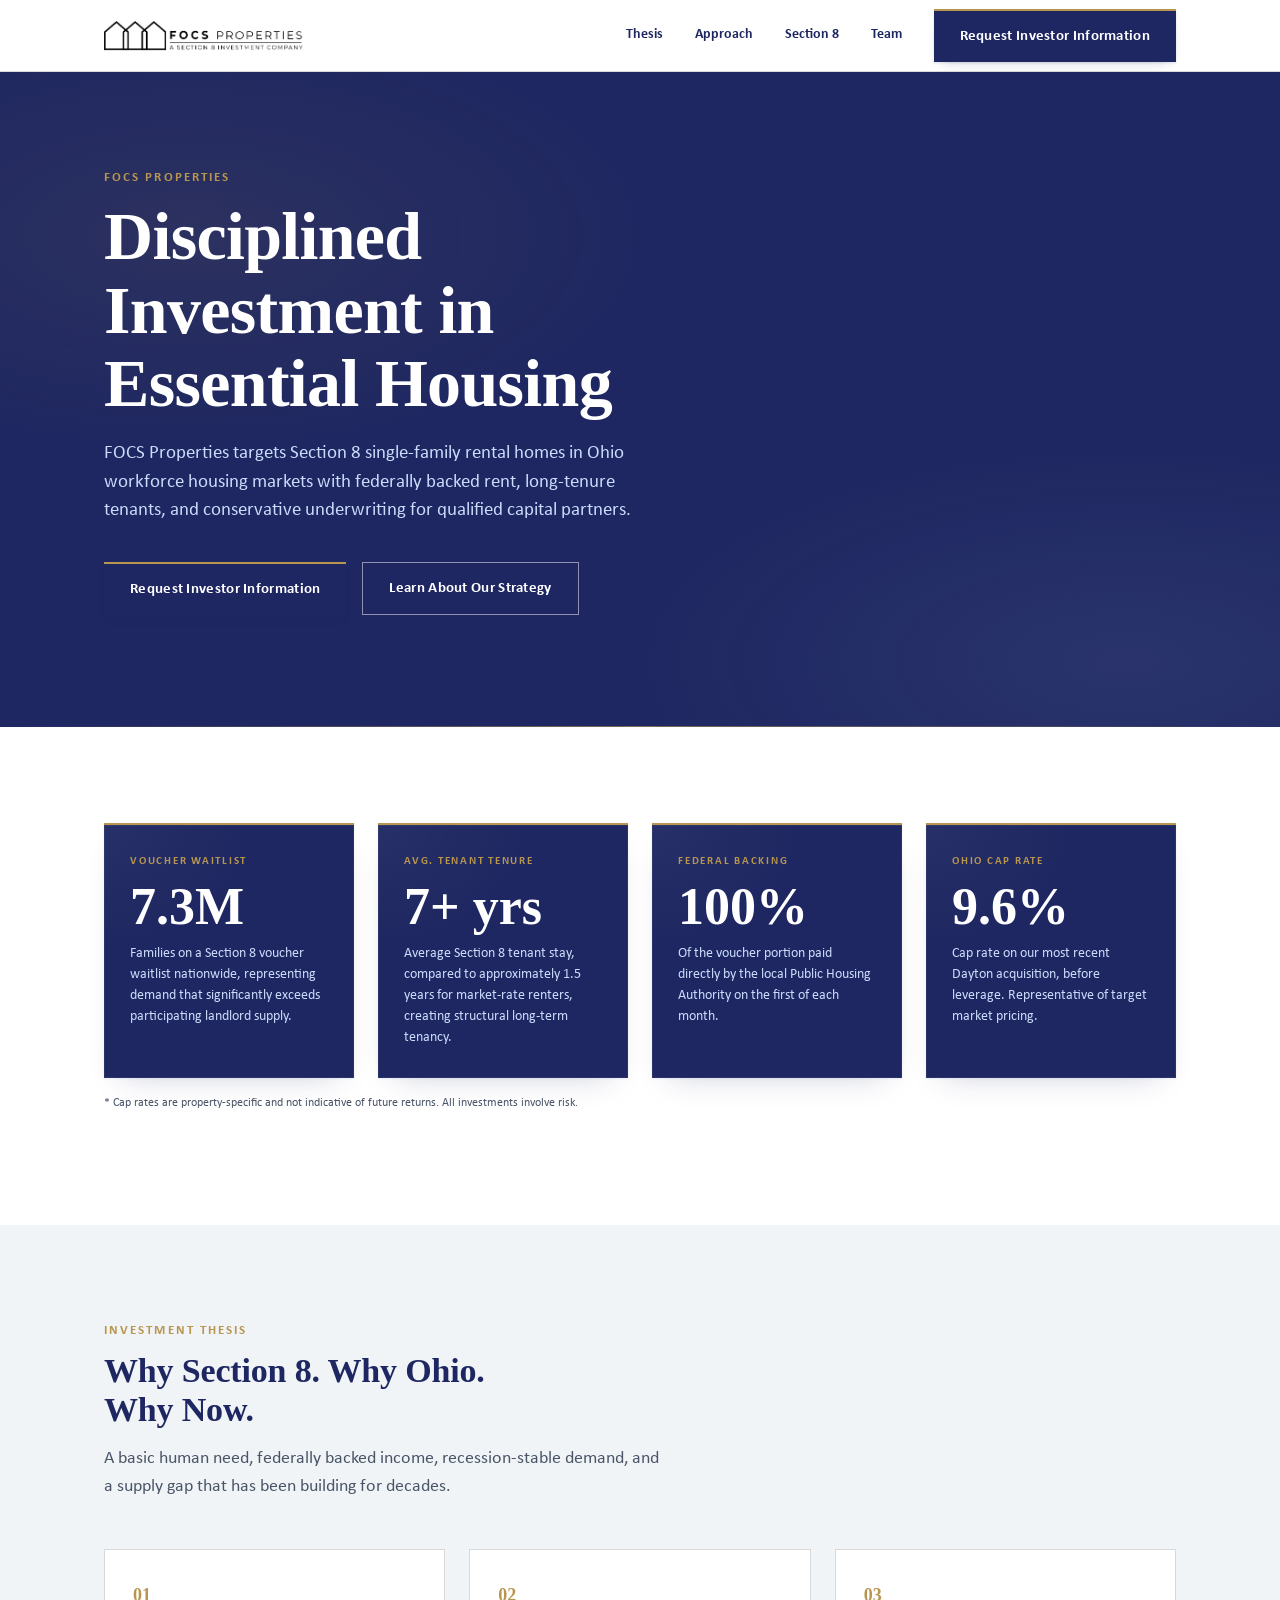
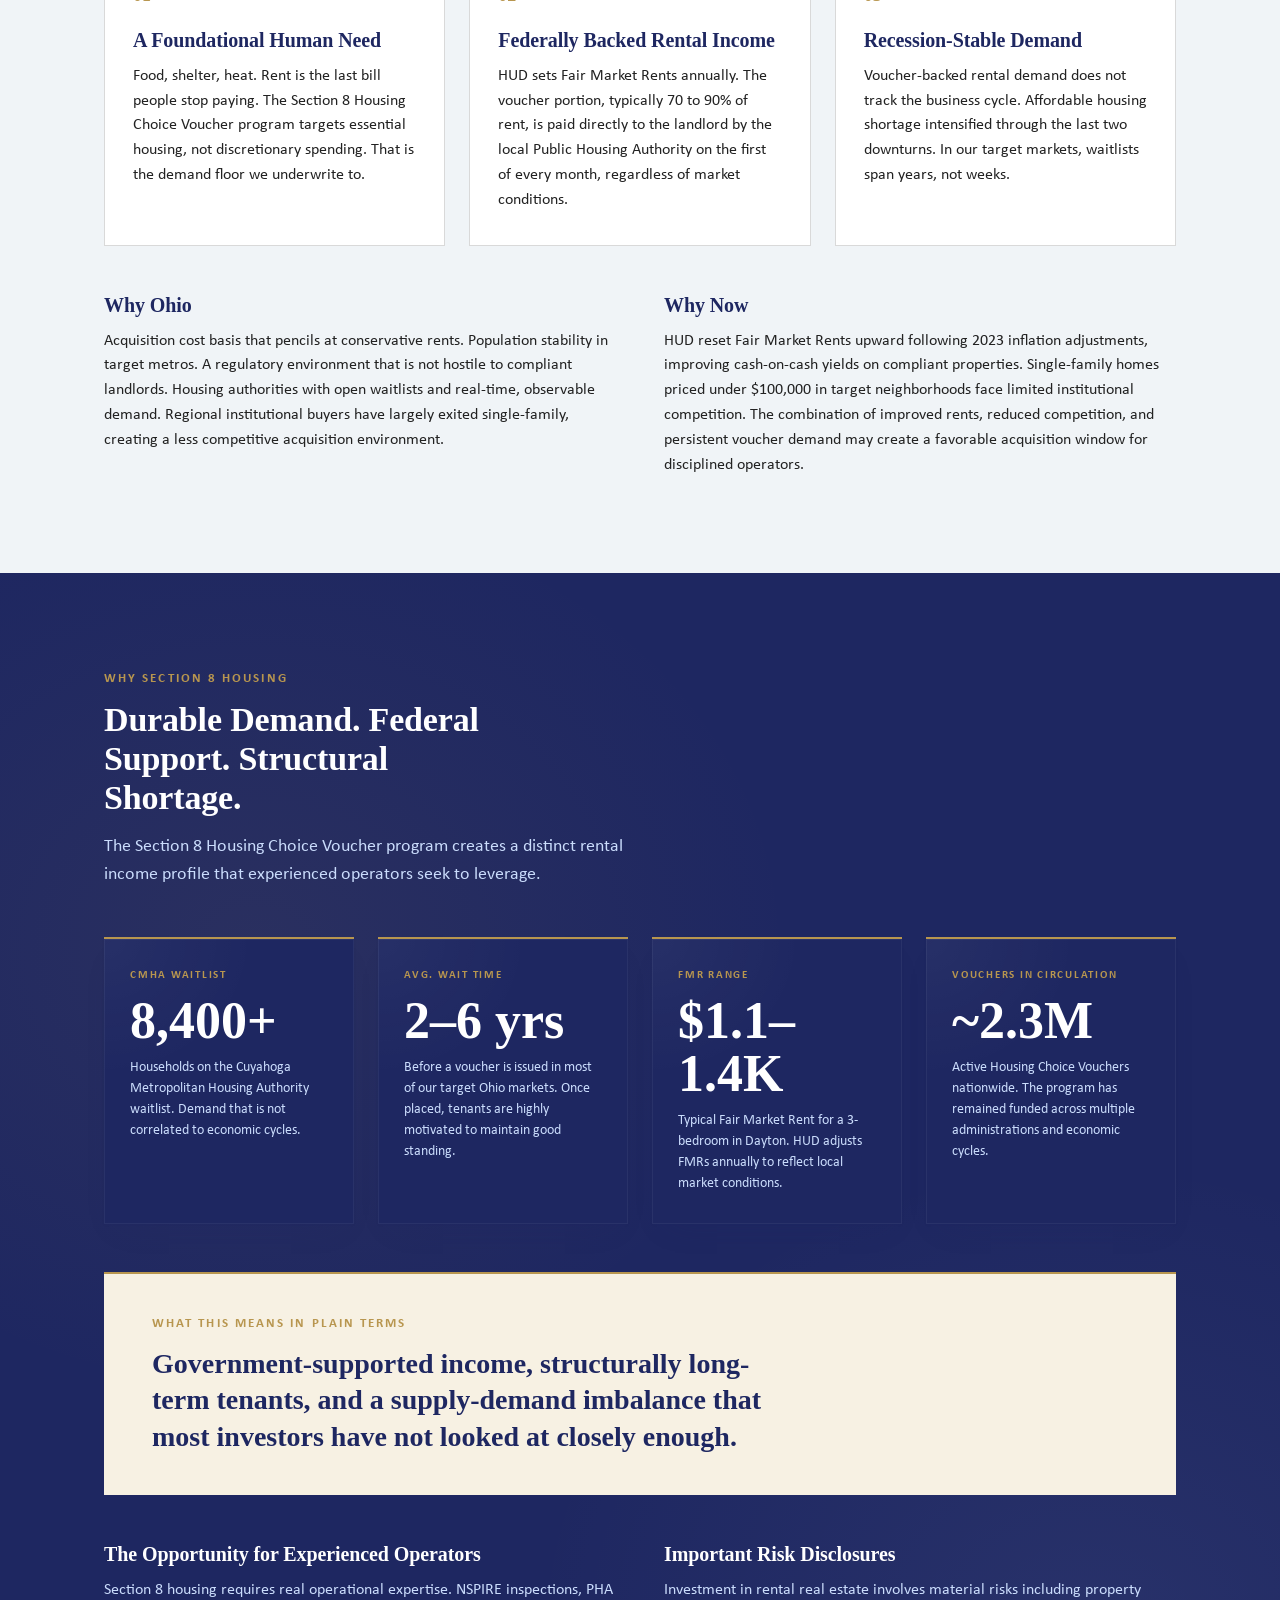
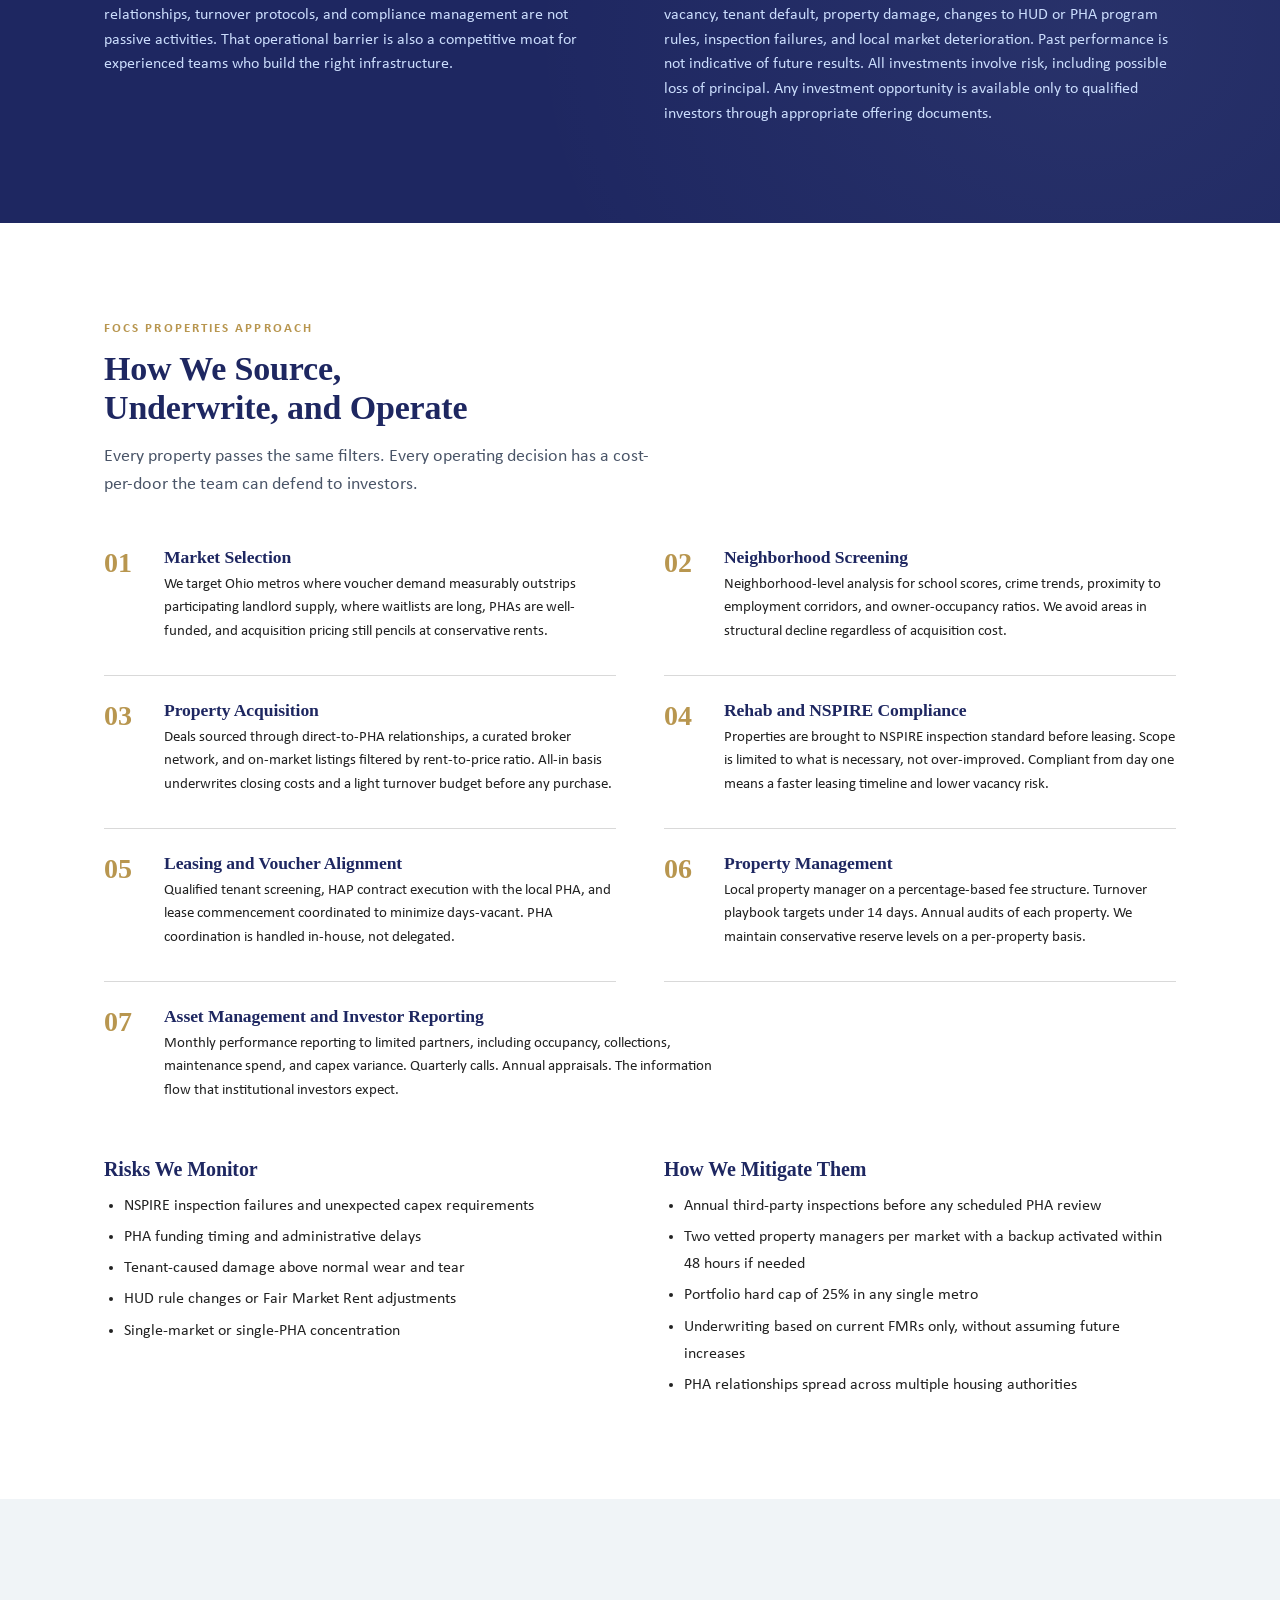
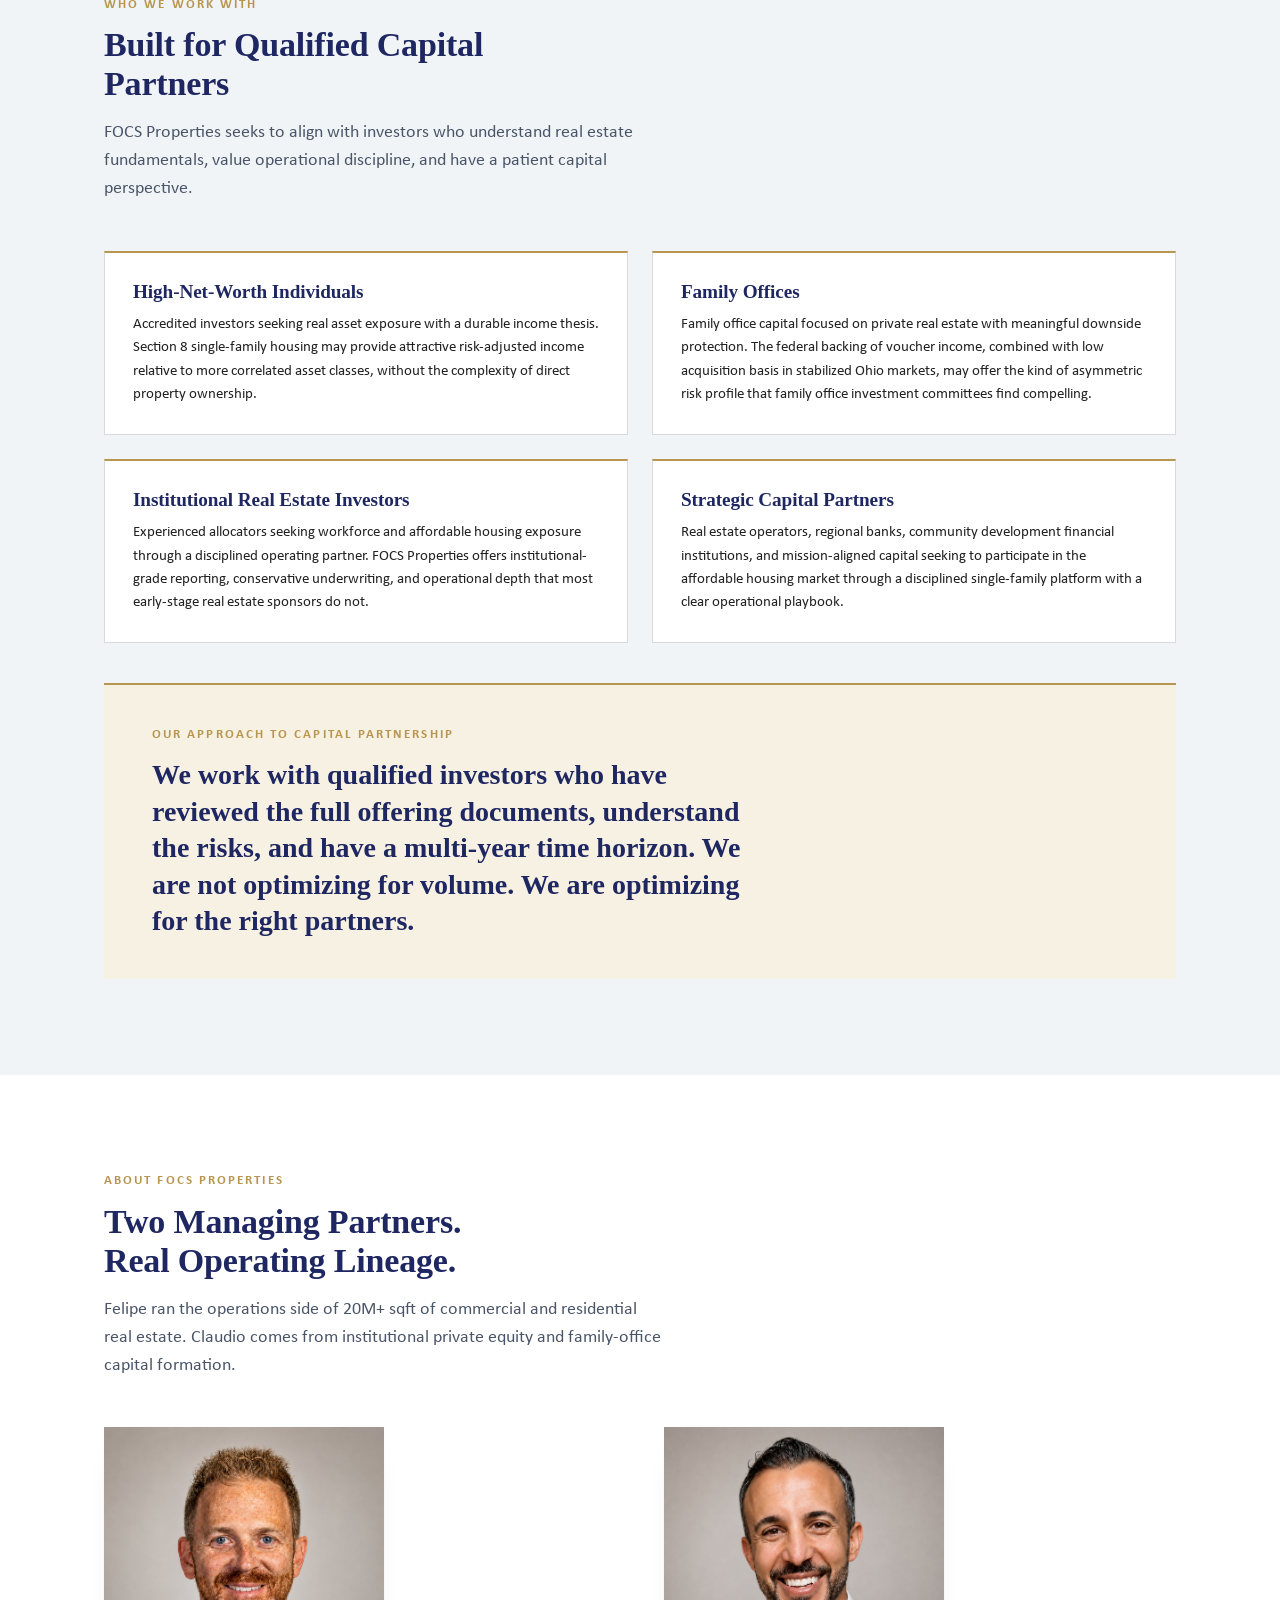
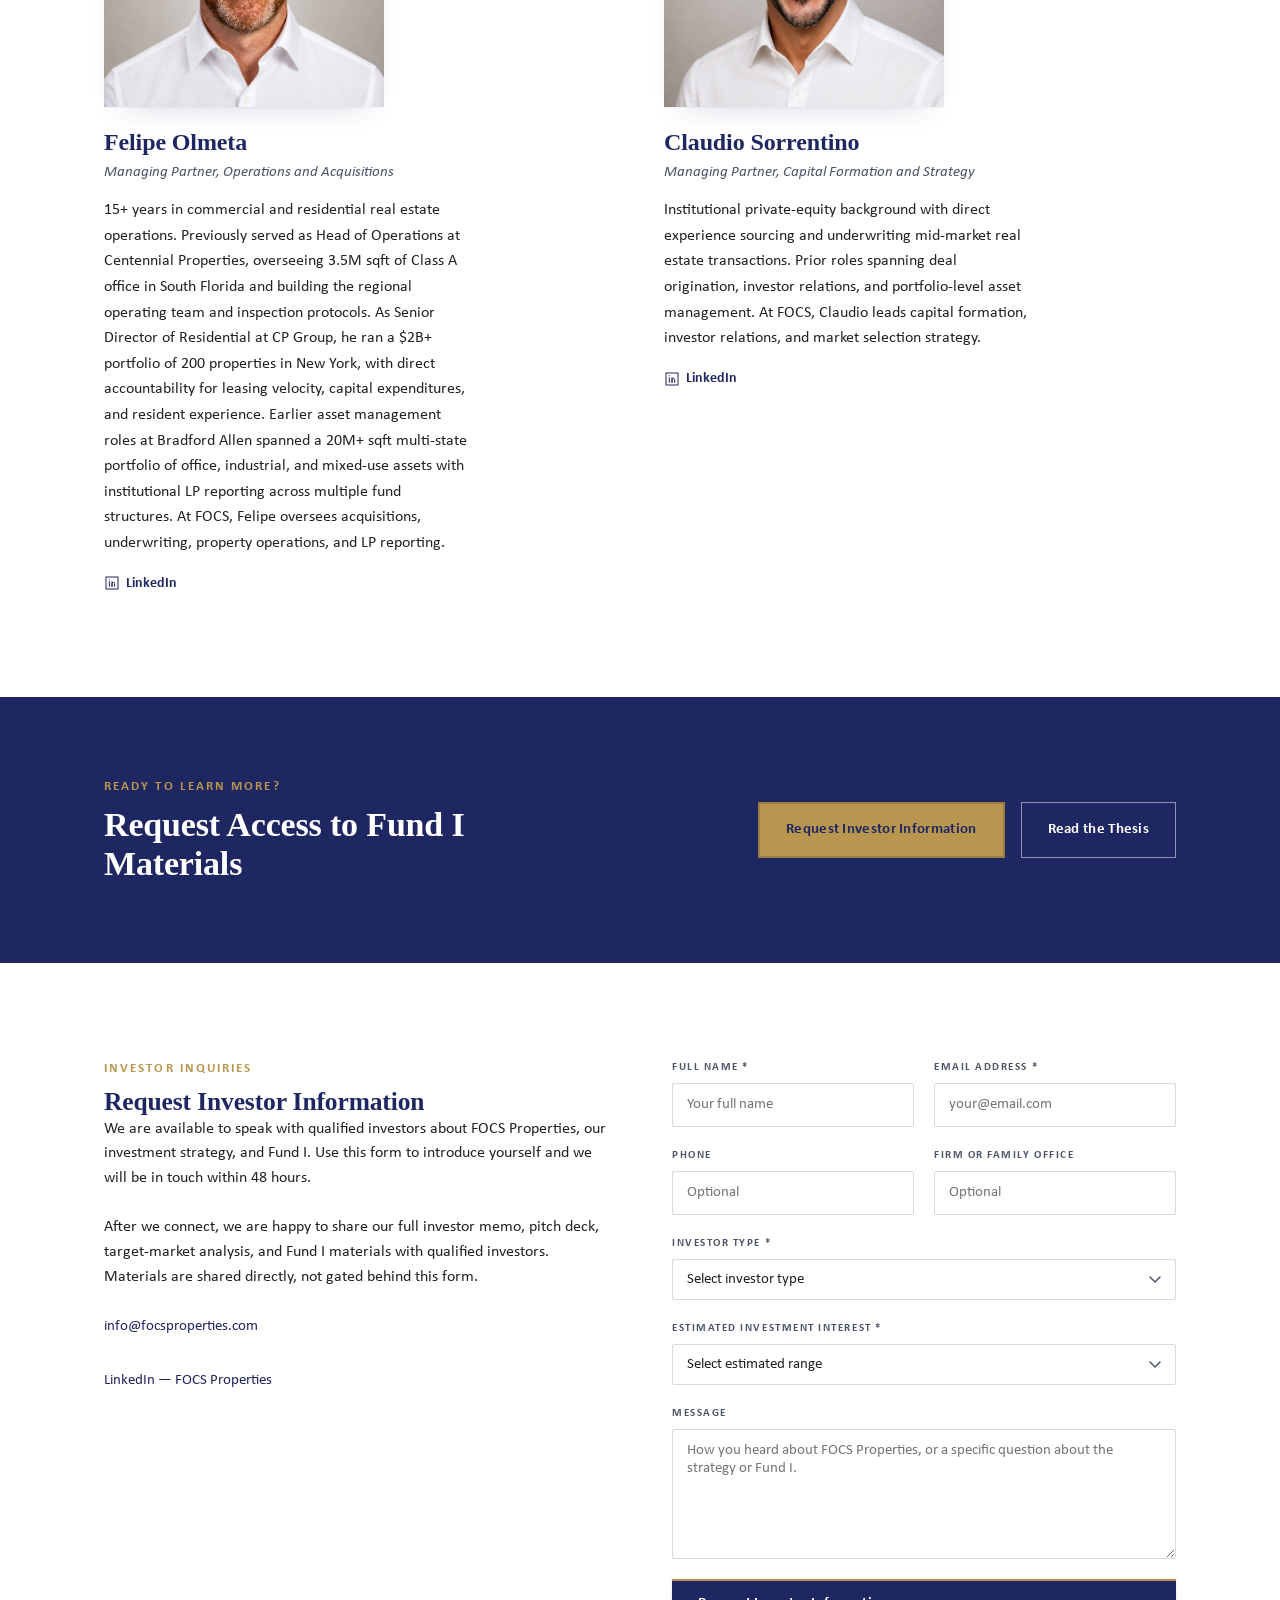
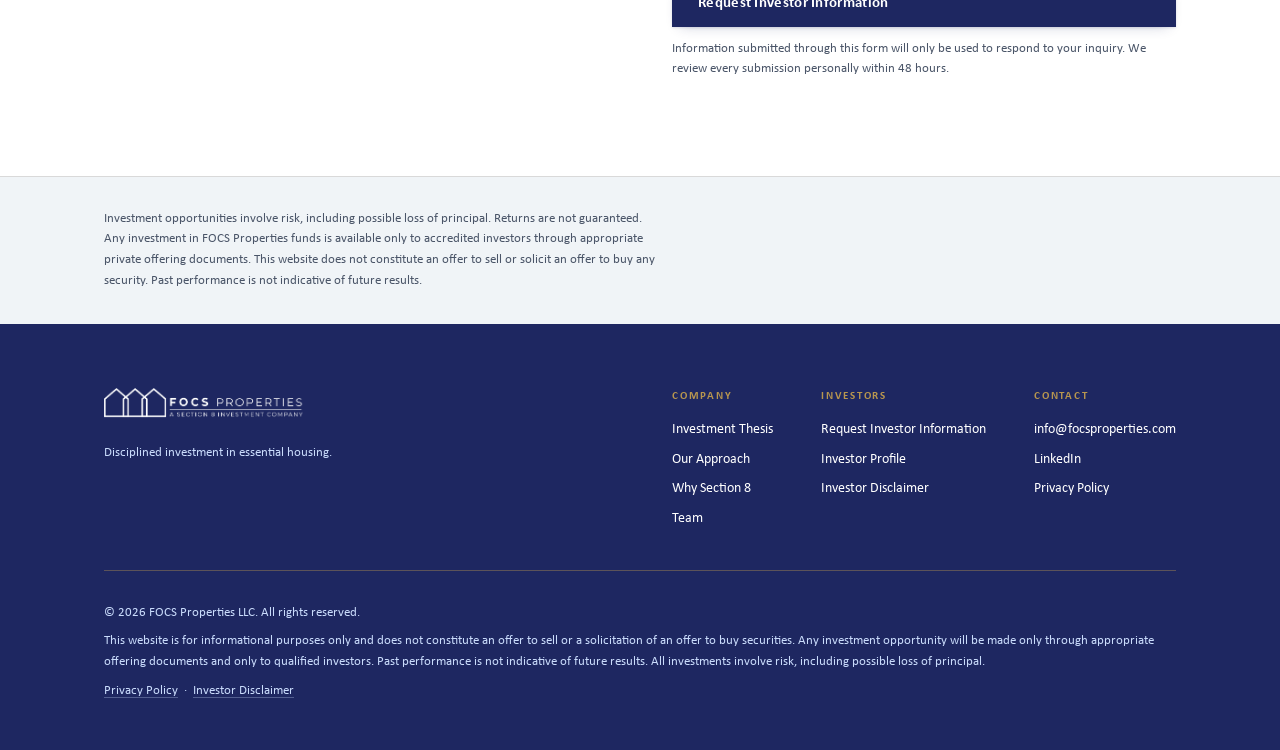
==== commit 985ee835: "Add self-contained preview.html for Claudio https://claude.ai/code/session_01BPFRYBpzKM3vsveJSYsfqb" ====
--- a/preview.html
+++ b/preview.html
@@ -24,23 +24,118 @@
   <meta name="twitter:description" content="Disciplined investment in essential housing. Section 8 single-family rentals in Ohio with federally backed rent and long-term tenant profiles.">
   <meta name="twitter:image" content="https://www.focsproperties.com/assets/og-image.png">
 
-  <!-- Schema.org Organization -->
+  <!-- Schema.org: Organization -->
   <script type="application/ld+json">
   {
     "@context": "https://schema.org",
     "@type": "Organization",
     "name": "FOCS Properties",
+    "legalName": "FOCS Properties LLC",
     "url": "https://www.focsproperties.com",
-    "description": "A real estate investment platform focused on Section 8 single-family rental housing in Ohio workforce housing markets.",
+    "logo": "https://www.focsproperties.com/assets/logo-horizontal-black.png",
+    "image": "https://www.focsproperties.com/assets/og-image.png",
+    "description": "A disciplined real estate investment platform focused on Section 8 single-family rental housing in Ohio workforce housing markets.",
+    "foundingDate": "2024",
     "founder": [
-      {"@type": "Person", "name": "Felipe Olmeta"},
-      {"@type": "Person", "name": "Claudio Sorrentino"}
+      {
+        "@type": "Person",
+        "name": "Felipe Olmeta",
+        "jobTitle": "Managing Partner",
+        "sameAs": "https://www.linkedin.com/in/felipeolmeta"
+      },
+      {
+        "@type": "Person",
+        "name": "Claudio Sorrentino",
+        "jobTitle": "Managing Partner",
+        "sameAs": "https://www.linkedin.com/in/mrclaudiosorrentino/"
+      }
     ],
-    "areaServed": {"@type": "State", "name": "Ohio"},
+    "areaServed": {
+      "@type": "State",
+      "name": "Ohio"
+    },
     "email": "info@focsproperties.com",
-    "sameAs": ["https://www.linkedin.com/company/focs-properties"]
+    "sameAs": [
+      "https://www.linkedin.com/company/focs-properties"
+    ],
+    "knowsAbout": [
+      "Section 8 housing investment",
+      "Workforce housing",
+      "Single-family rental real estate",
+      "Housing Choice Voucher program",
+      "Affordable housing investment"
+    ]
   }
   </script>
+
+  <!-- Schema.org: WebSite -->
+  <script type="application/ld+json">
+  {
+    "@context": "https://schema.org",
+    "@type": "WebSite",
+    "name": "FOCS Properties",
+    "url": "https://www.focsproperties.com",
+    "description": "FOCS Properties — disciplined investment in Section 8 single-family rental housing in Ohio."
+  }
+  </script>
+
+  <!-- Schema.org: FAQPage -->
+  <script type="application/ld+json">
+  {
+    "@context": "https://schema.org",
+    "@type": "FAQPage",
+    "mainEntity": [
+      {
+        "@type": "Question",
+        "name": "What is Section 8 real estate investing?",
+        "acceptedAnswer": {
+          "@type": "Answer",
+          "text": "Section 8 real estate investing involves acquiring single-family rental homes that participate in the HUD Housing Choice Voucher program. A portion of rent — typically 70 to 90% — is paid directly by the local Public Housing Authority on the first of each month, providing federally backed income stability."
+        }
+      },
+      {
+        "@type": "Question",
+        "name": "Why does FOCS Properties focus on Ohio?",
+        "acceptedAnswer": {
+          "@type": "Answer",
+          "text": "Ohio offers acquisition cost basis that pencils at conservative rents, population stability in target metros, a landlord-friendly regulatory environment, and housing authorities with open waitlists and real-time observable demand. Regional institutional buyers have largely exited single-family, creating a less competitive acquisition environment."
+        }
+      },
+      {
+        "@type": "Question",
+        "name": "How does Section 8 rent get paid?",
+        "acceptedAnswer": {
+          "@type": "Answer",
+          "text": "HUD funds local Public Housing Authorities, which issue Housing Choice Vouchers to qualifying families. When a family leases a compliant property, the voucher portion is paid directly to the landlord by the PHA on the first of every month. The tenant pays the remaining balance."
+        }
+      },
+      {
+        "@type": "Question",
+        "name": "What types of investors does FOCS Properties work with?",
+        "acceptedAnswer": {
+          "@type": "Answer",
+          "text": "FOCS Properties works with accredited investors including high-net-worth individuals, family offices, institutional real estate investors, and strategic capital partners who understand real estate fundamentals, value operational discipline, and have a patient capital perspective."
+        }
+      },
+      {
+        "@type": "Question",
+        "name": "How can I request investor information from FOCS Properties?",
+        "acceptedAnswer": {
+          "@type": "Answer",
+          "text": "Qualified investors can submit an inquiry through the contact form on this website or email info@focsproperties.com directly. After connecting, FOCS Properties shares the full investor memo, pitch deck, target-market analysis, and Fund I materials with qualified investors."
+        }
+      }
+    ]
+  }
+  </script>
+
+  <!-- Favicon -->
+  <link rel="icon" type="image/png" href="assets/logo-black.png">
+  <link rel="apple-touch-icon" href="assets/logo-black.png">
+
+  <!-- Authorship + indexing -->
+  <meta name="author" content="FOCS Properties LLC">
+  <meta name="robots" content="index, follow">
 
   <style>
 /* ==========================================================================
@@ -263,6 +358,7 @@
   align-items: center; gap: 10px;
   text-decoration: none; border-bottom: 0;
   transition: background var(--dur-med) var(--ease),
+              color var(--dur-med) var(--ease),
               box-shadow var(--dur-med) var(--ease),
               transform var(--dur-med) var(--ease);
 }
@@ -294,6 +390,22 @@
   border: 1.5px solid rgba(255,255,255,0.5);
 }
 .btn--on-navy:hover { background: rgba(255,255,255,0.08); }
+
+.btn--gold {
+  background: var(--focs-gold);
+  color: var(--focs-navy);
+  border: 2px solid var(--focs-gold-deep);
+  font-weight: 700;
+  box-shadow: 0 1px 2px rgba(30,39,97,0.12), 0 6px 14px -8px rgba(30,39,97,0.3);
+}
+.btn--gold:hover {
+  background: var(--focs-gold-deep);
+  color: var(--focs-white);
+  border-color: var(--focs-gold-deep);
+  box-shadow: 0 1px 2px rgba(30,39,97,0.12), 0 12px 22px -10px rgba(30,39,97,0.38);
+  transform: translateY(-1px);
+}
+.btn--gold:active { transform: none; }
 
 /* =========================================================================
    HERO
@@ -816,7 +928,7 @@
 .skip-link:focus { left: var(--container-pad); top: 8px; }
 
 </style>
-    </head>
+      </head>
 <body>
 
   <a href="#main-content" class="skip-link">Skip to main content</a>
@@ -856,7 +968,7 @@
       <div class="container">
         <span class="eyebrow">FOCS Properties</span>
         <h1 class="hero__title">Disciplined Investment in Essential Housing</h1>
-        <p class="hero__sub">FOCS Properties targets Section 8 single-family rental homes in Ohio workforce housing markets — federally backed rent, long-tenure tenants, and conservative underwriting for qualified capital partners.</p>
+        <p class="hero__sub">FOCS Properties targets Section 8 single-family rental homes in Ohio workforce housing markets with federally backed rent, long-tenure tenants, and conservative underwriting for qualified capital partners.</p>
         <div class="hero__ctas">
           <a href="#contact" class="btn btn--primary">Request Investor Information</a>
           <a href="#thesis"  class="btn btn--on-navy">Learn About Our Strategy</a>
@@ -872,12 +984,12 @@
           <div class="stat-card reveal">
             <span class="stat-card__label">Voucher Waitlist</span>
             <span class="stat-card__number">7.3M</span>
-            <p class="stat-card__desc">Families on a Section 8 voucher waitlist nationwide — demand that significantly exceeds participating landlord supply.</p>
+            <p class="stat-card__desc">Families on a Section 8 voucher waitlist nationwide, representing demand that significantly exceeds participating landlord supply.</p>
           </div>
           <div class="stat-card reveal">
             <span class="stat-card__label">Avg. Tenant Tenure</span>
             <span class="stat-card__number">7+ yrs</span>
-            <p class="stat-card__desc">Average Section 8 tenant stay versus approximately 1.5 years for market-rate renters — structural long-term tenancy.</p>
+            <p class="stat-card__desc">Average Section 8 tenant stay, compared to approximately 1.5 years for market-rate renters, creating structural long-term tenancy.</p>
           </div>
           <div class="stat-card reveal">
             <span class="stat-card__label">Federal Backing</span>
@@ -907,12 +1019,12 @@
           <div class="num-card reveal">
             <div class="num-card__n">01</div>
             <h3>A Foundational Human Need</h3>
-            <p>Food, shelter, heat — rent is the last bill people stop paying. The Section 8 Housing Choice Voucher program targets essential housing, not discretionary spending. That is the demand floor we underwrite to.</p>
+            <p>Food, shelter, heat. Rent is the last bill people stop paying. The Section 8 Housing Choice Voucher program targets essential housing, not discretionary spending. That is the demand floor we underwrite to.</p>
           </div>
           <div class="num-card reveal">
             <div class="num-card__n">02</div>
             <h3>Federally Backed Rental Income</h3>
-            <p>HUD sets Fair Market Rents annually. The voucher portion — typically 70–90% of rent — is paid directly to the landlord by the local Public Housing Authority on the first of every month, regardless of market conditions.</p>
+            <p>HUD sets Fair Market Rents annually. The voucher portion, typically 70 to 90% of rent, is paid directly to the landlord by the local Public Housing Authority on the first of every month, regardless of market conditions.</p>
           </div>
           <div class="num-card reveal">
             <div class="num-card__n">03</div>
@@ -924,7 +1036,7 @@
         <div class="two-col">
           <div class="two-col__col">
             <h3>Why Ohio</h3>
-            <p>Acquisition cost basis that pencils at conservative rents. Population stability in target metros. A regulatory environment that is not hostile to compliant landlords. Housing authorities with open waitlists and real-time, observable demand. Regional institutional buyers have largely exited single-family — creating a less competitive acquisition environment.</p>
+            <p>Acquisition cost basis that pencils at conservative rents. Population stability in target metros. A regulatory environment that is not hostile to compliant landlords. Housing authorities with open waitlists and real-time, observable demand. Regional institutional buyers have largely exited single-family, creating a less competitive acquisition environment.</p>
           </div>
           <div class="two-col__col">
             <h3>Why Now</h3>
@@ -998,7 +1110,7 @@
             <div class="process-item__num">01</div>
             <div>
               <h3>Market Selection</h3>
-              <p>We target Ohio metros where voucher demand measurably outstrips participating landlord supply — where waitlists are long, PHAs are well-funded, and acquisition pricing still pencils at conservative rents.</p>
+              <p>We target Ohio metros where voucher demand measurably outstrips participating landlord supply, where waitlists are long, PHAs are well-funded, and acquisition pricing still pencils at conservative rents.</p>
             </div>
           </div>
           <div class="process-item reveal">
@@ -1018,14 +1130,14 @@
           <div class="process-item reveal">
             <div class="process-item__num">04</div>
             <div>
-              <h3>Rehab &amp; NSPIRE Compliance</h3>
-              <p>Properties are brought to NSPIRE inspection standard before leasing. Scope is scoped to what is necessary — not over-improved. Compliant day one means a faster leasing timeline and lower vacancy risk.</p>
+              <h3>Rehab and NSPIRE Compliance</h3>
+              <p>Properties are brought to NSPIRE inspection standard before leasing. Scope is limited to what is necessary, not over-improved. Compliant from day one means a faster leasing timeline and lower vacancy risk.</p>
             </div>
           </div>
           <div class="process-item reveal">
             <div class="process-item__num">05</div>
             <div>
-              <h3>Leasing &amp; Voucher Alignment</h3>
+              <h3>Leasing and Voucher Alignment</h3>
               <p>Qualified tenant screening, HAP contract execution with the local PHA, and lease commencement coordinated to minimize days-vacant. PHA coordination is handled in-house, not delegated.</p>
             </div>
           </div>
@@ -1033,13 +1145,13 @@
             <div class="process-item__num">06</div>
             <div>
               <h3>Property Management</h3>
-              <p>Local property manager on a performance-based fee structure. Turnover playbook targets under 14 days. Quarterly pre-inspection audits. Reserve accounts sized to 4 months of debt service per property.</p>
+              <p>Local property manager on a percentage-based fee structure. Turnover playbook targets under 14 days. Annual audits of each property. We maintain conservative reserve levels on a per-property basis.</p>
             </div>
           </div>
           <div class="process-item reveal" style="grid-column: 1 / -1;">
             <div class="process-item__num">07</div>
             <div>
-              <h3>Asset Management &amp; Investor Reporting</h3>
+              <h3>Asset Management and Investor Reporting</h3>
               <p>Monthly performance reporting to limited partners, including occupancy, collections, maintenance spend, and capex variance. Quarterly calls. Annual appraisals. The information flow that institutional investors expect.</p>
             </div>
           </div>
@@ -1049,23 +1161,21 @@
           <div class="two-col__col">
             <h3>Risks We Monitor</h3>
             <ul>
-              <li>NSPIRE inspection failures requiring additional capex</li>
+              <li>NSPIRE inspection failures and unexpected capex requirements</li>
               <li>PHA funding timing and administrative delays</li>
-              <li>Tenant-caused damage exceeding normal wear and tear</li>
-              <li>Local property-manager quality and responsiveness</li>
-              <li>Concentration risk in any single metro or submarket</li>
-              <li>Changes to HUD program rules or Fair Market Rent schedules</li>
+              <li>Tenant-caused damage above normal wear and tear</li>
+              <li>HUD rule changes or Fair Market Rent adjustments</li>
+              <li>Single-market or single-PHA concentration</li>
             </ul>
           </div>
           <div class="two-col__col">
             <h3>How We Mitigate Them</h3>
             <ul>
-              <li>Quarterly pre-inspection audits before any PHA review</li>
-              <li>Reserve accounts sized to 4 months of debt service per property</li>
-              <li>Two-manager system with a backup relationship in each market</li>
-              <li>Portfolio cap of 25% exposure to any single metro</li>
-              <li>Conservative underwriting on current FMRs, not projected increases</li>
-              <li>PHA diversification across multiple housing authorities</li>
+              <li>Annual third-party inspections before any scheduled PHA review</li>
+              <li>Two vetted property managers per market with a backup activated within 48 hours if needed</li>
+              <li>Portfolio hard cap of 25% in any single metro</li>
+              <li>Underwriting based on current FMRs only, without assuming future increases</li>
+              <li>PHA relationships spread across multiple housing authorities</li>
             </ul>
           </div>
         </div>
@@ -1084,7 +1194,7 @@
         <div class="profile-grid">
           <div class="profile-card reveal">
             <h3>High-Net-Worth Individuals</h3>
-            <p>Accredited investors seeking real asset exposure with a durable income thesis. Section 8 single-family housing may provide attractive risk-adjusted income relative to more correlated asset classes — without the complexity of direct property ownership.</p>
+            <p>Accredited investors seeking real asset exposure with a durable income thesis. Section 8 single-family housing may provide attractive risk-adjusted income relative to more correlated asset classes, without the complexity of direct property ownership.</p>
           </div>
           <div class="profile-card reveal">
             <h3>Family Offices</h3>
@@ -1096,13 +1206,13 @@
           </div>
           <div class="profile-card reveal">
             <h3>Strategic Capital Partners</h3>
-            <p>Real estate operators, regional banks, community development financial institutions, and mission-aligned capital seeking to participate in the affordable housing market through a disciplined single-family platform with local market depth and a clear operational playbook.</p>
+            <p>Real estate operators, regional banks, community development financial institutions, and mission-aligned capital seeking to participate in the affordable housing market through a disciplined single-family platform with a clear operational playbook.</p>
           </div>
         </div>
 
         <div class="takeaway reveal" style="margin-top:40px;">
           <span class="eyebrow">Our Approach to Capital Partnership</span>
-          <p class="takeaway__body">We work with qualified investors who have reviewed the full offering documents, understand the risks, and have a multi-year time horizon. We are not optimizing for volume — we are optimizing for the right partners.</p>
+          <p class="takeaway__body">We work with qualified investors who have reviewed the full offering documents, understand the risks, and have a multi-year time horizon. We are not optimizing for volume. We are optimizing for the right partners.</p>
         </div>
       </div>
     </section>
@@ -1116,14 +1226,14 @@
           <p class="section__intro">Felipe ran the operations side of 20M+ sqft of commercial and residential real estate. Claudio comes from institutional private equity and family-office capital formation.</p>
         </div>
 
-        <div class="team-row" style="margin-bottom:72px;">
+        <div class="team-row">
           <div class="team-card reveal">
             <div class="team-card__photo">
-              <img src="[data-uri]" alt="Felipe Olmeta, Managing Partner at FOCS Properties">
+              <img src="[data-uri]